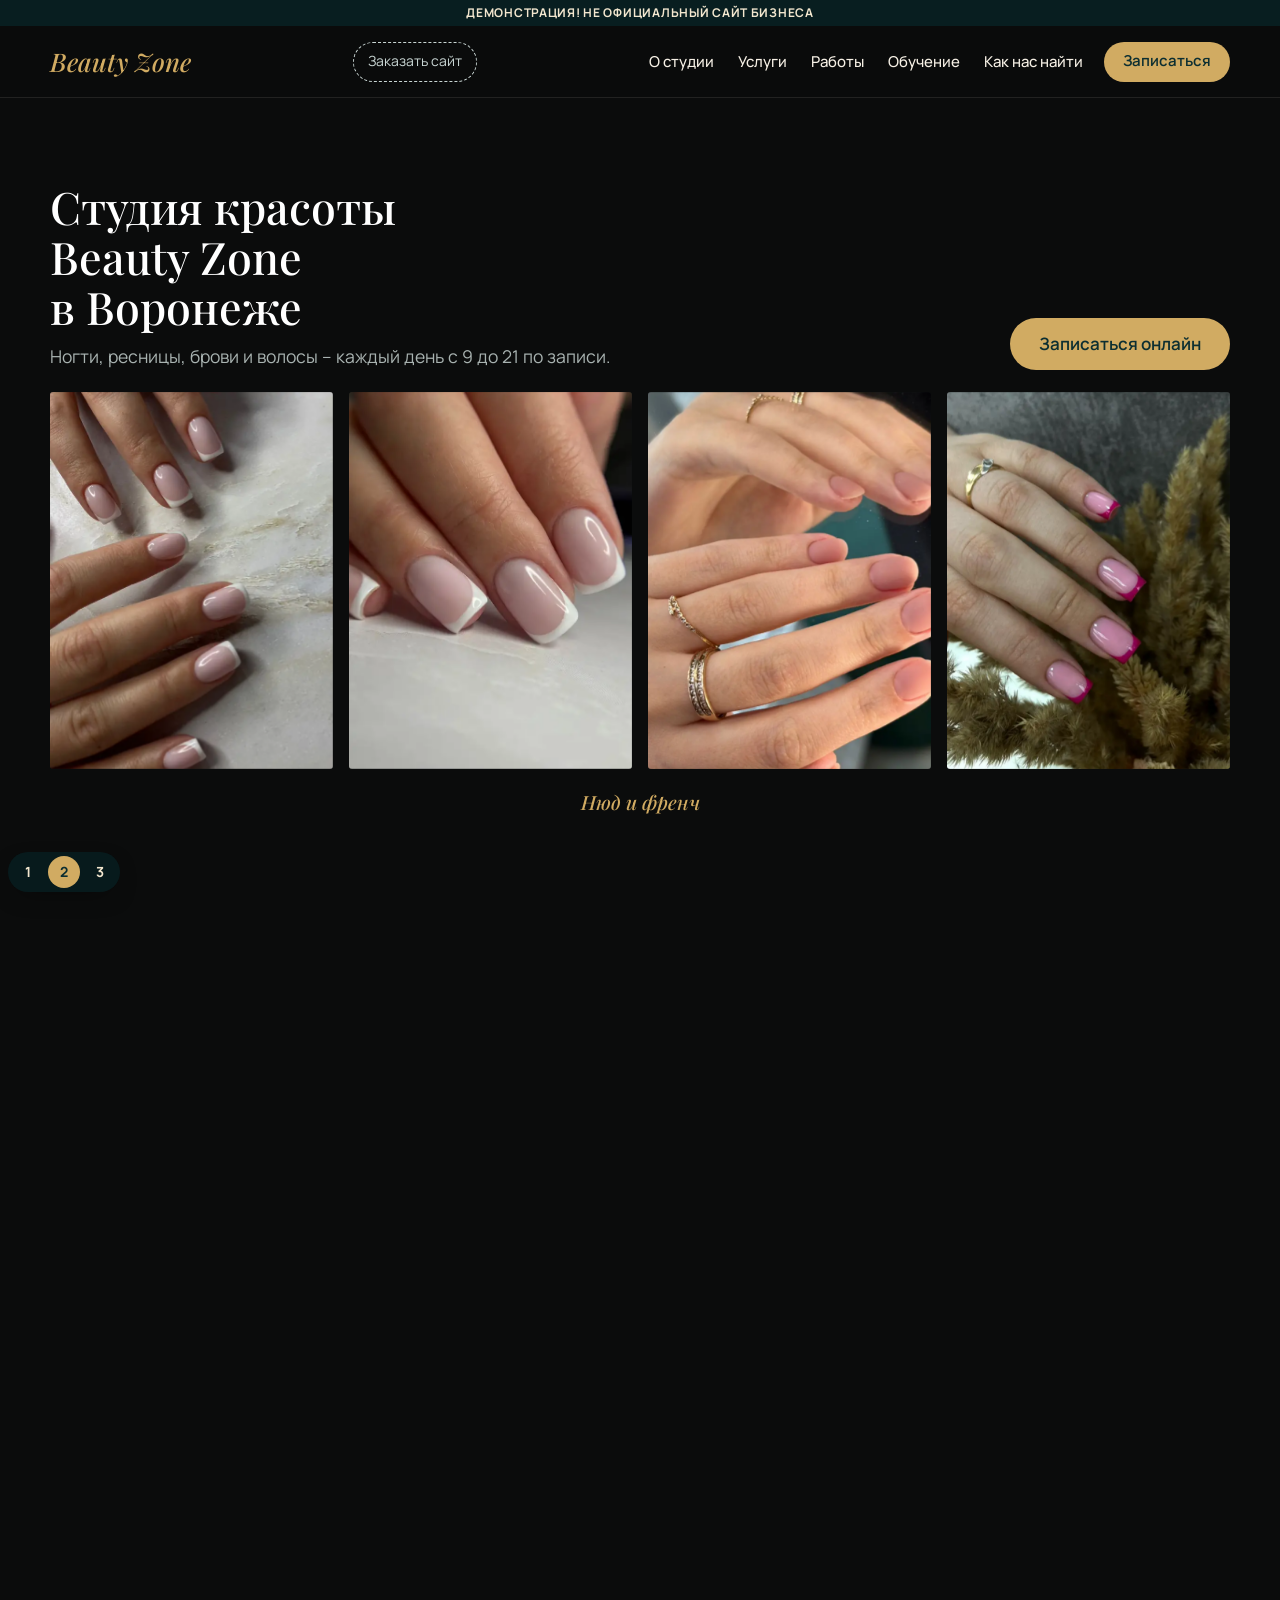
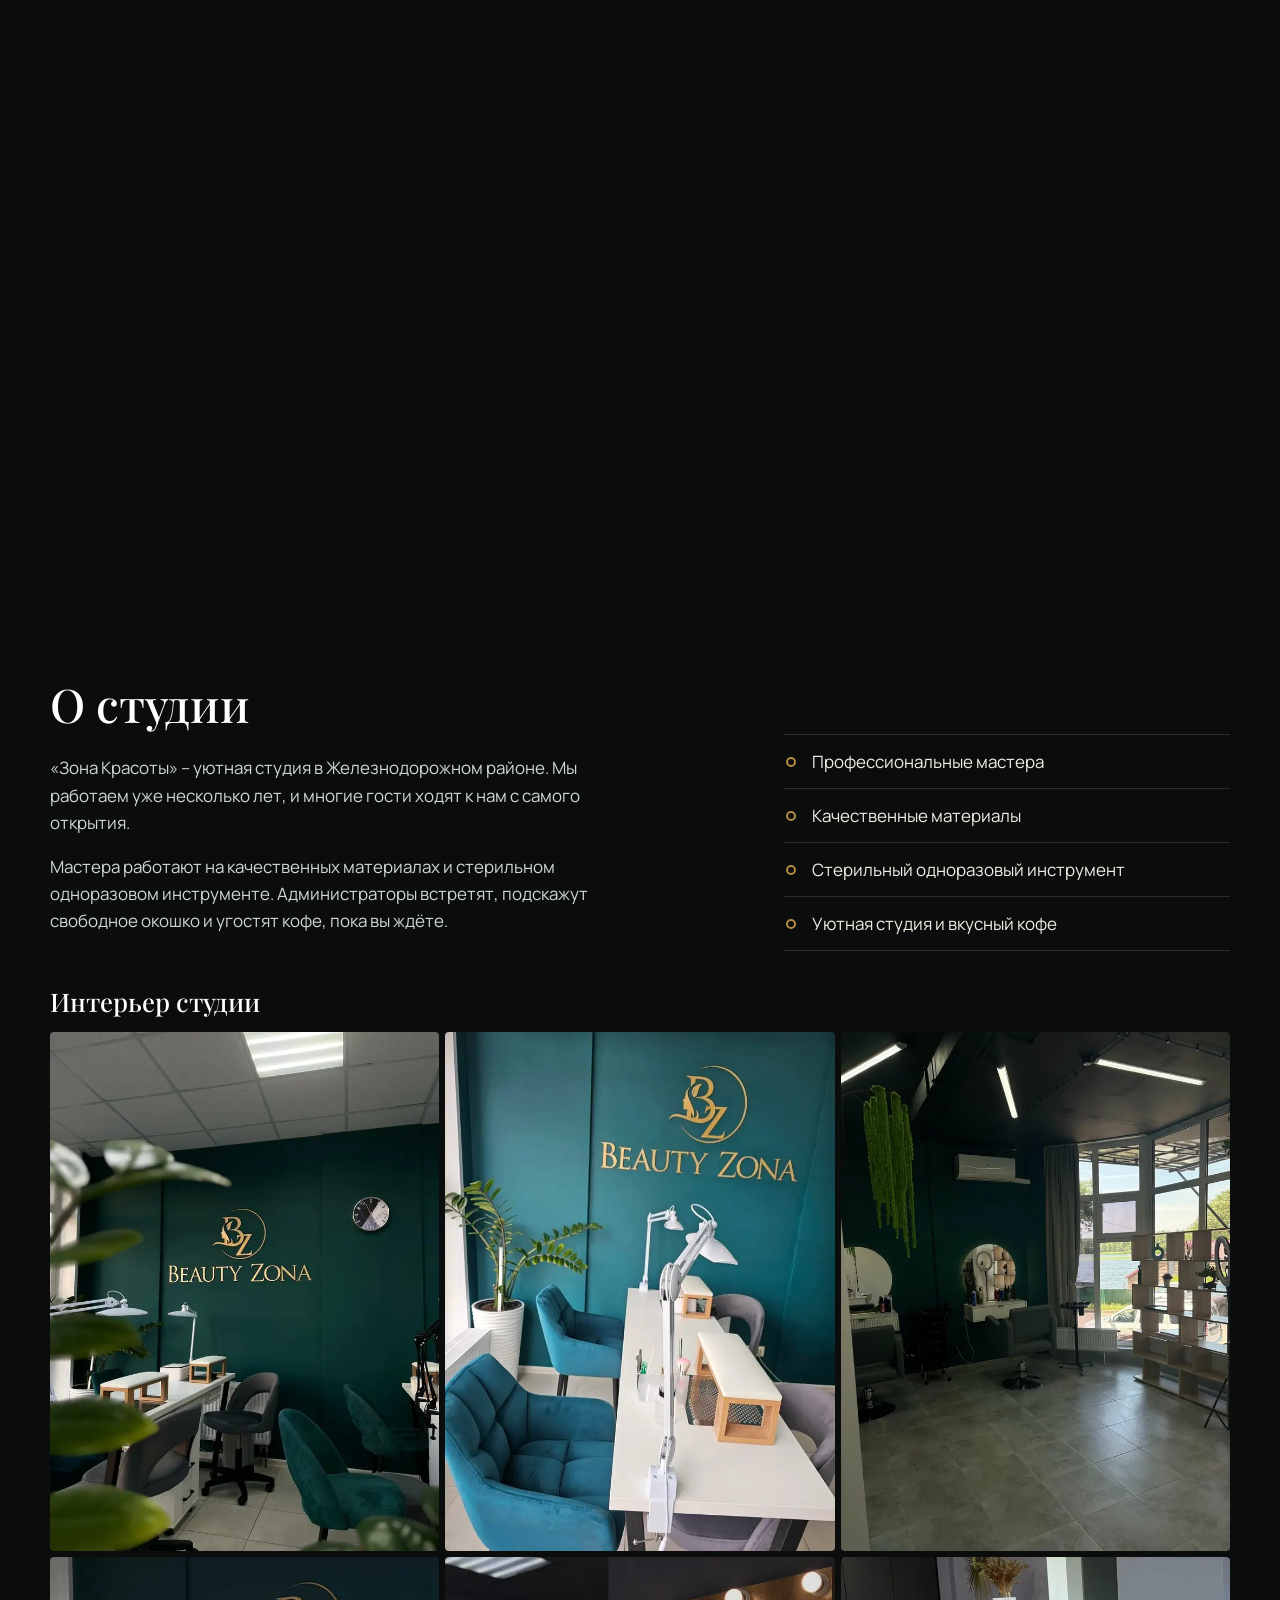
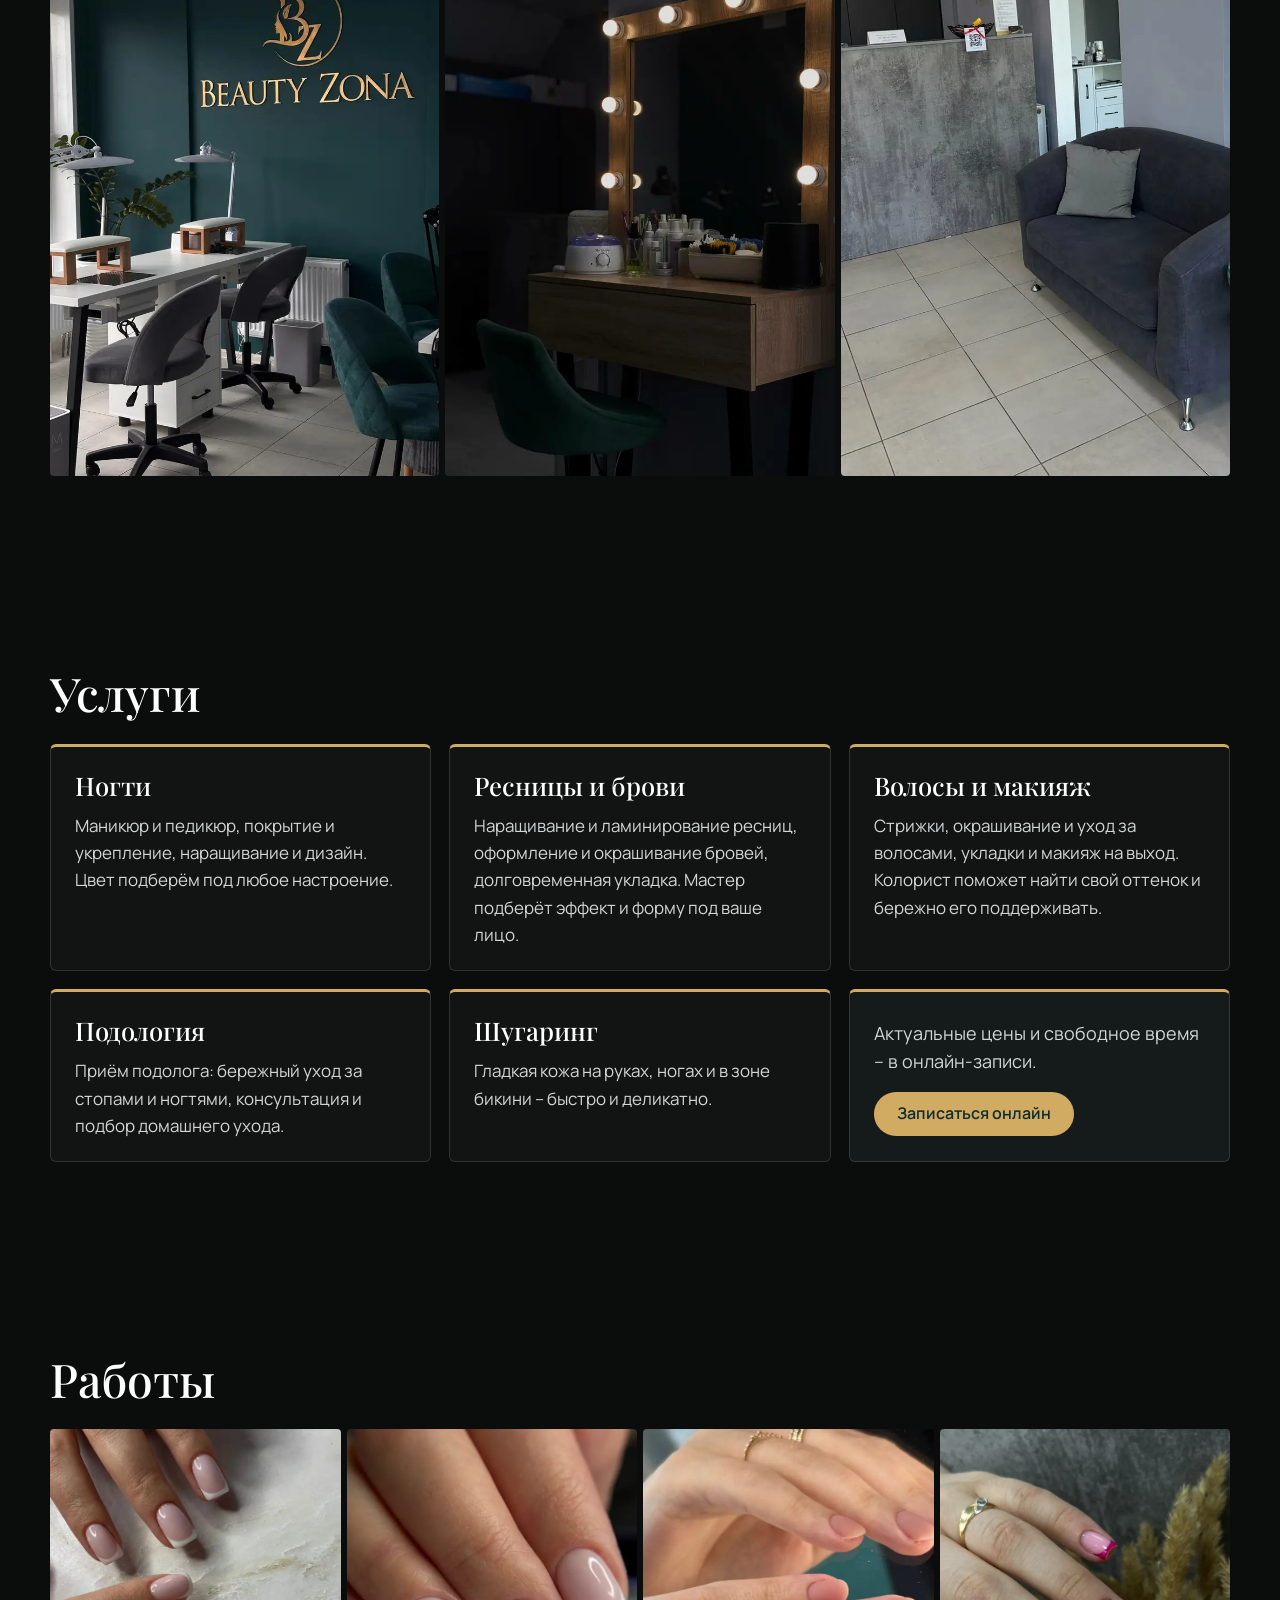
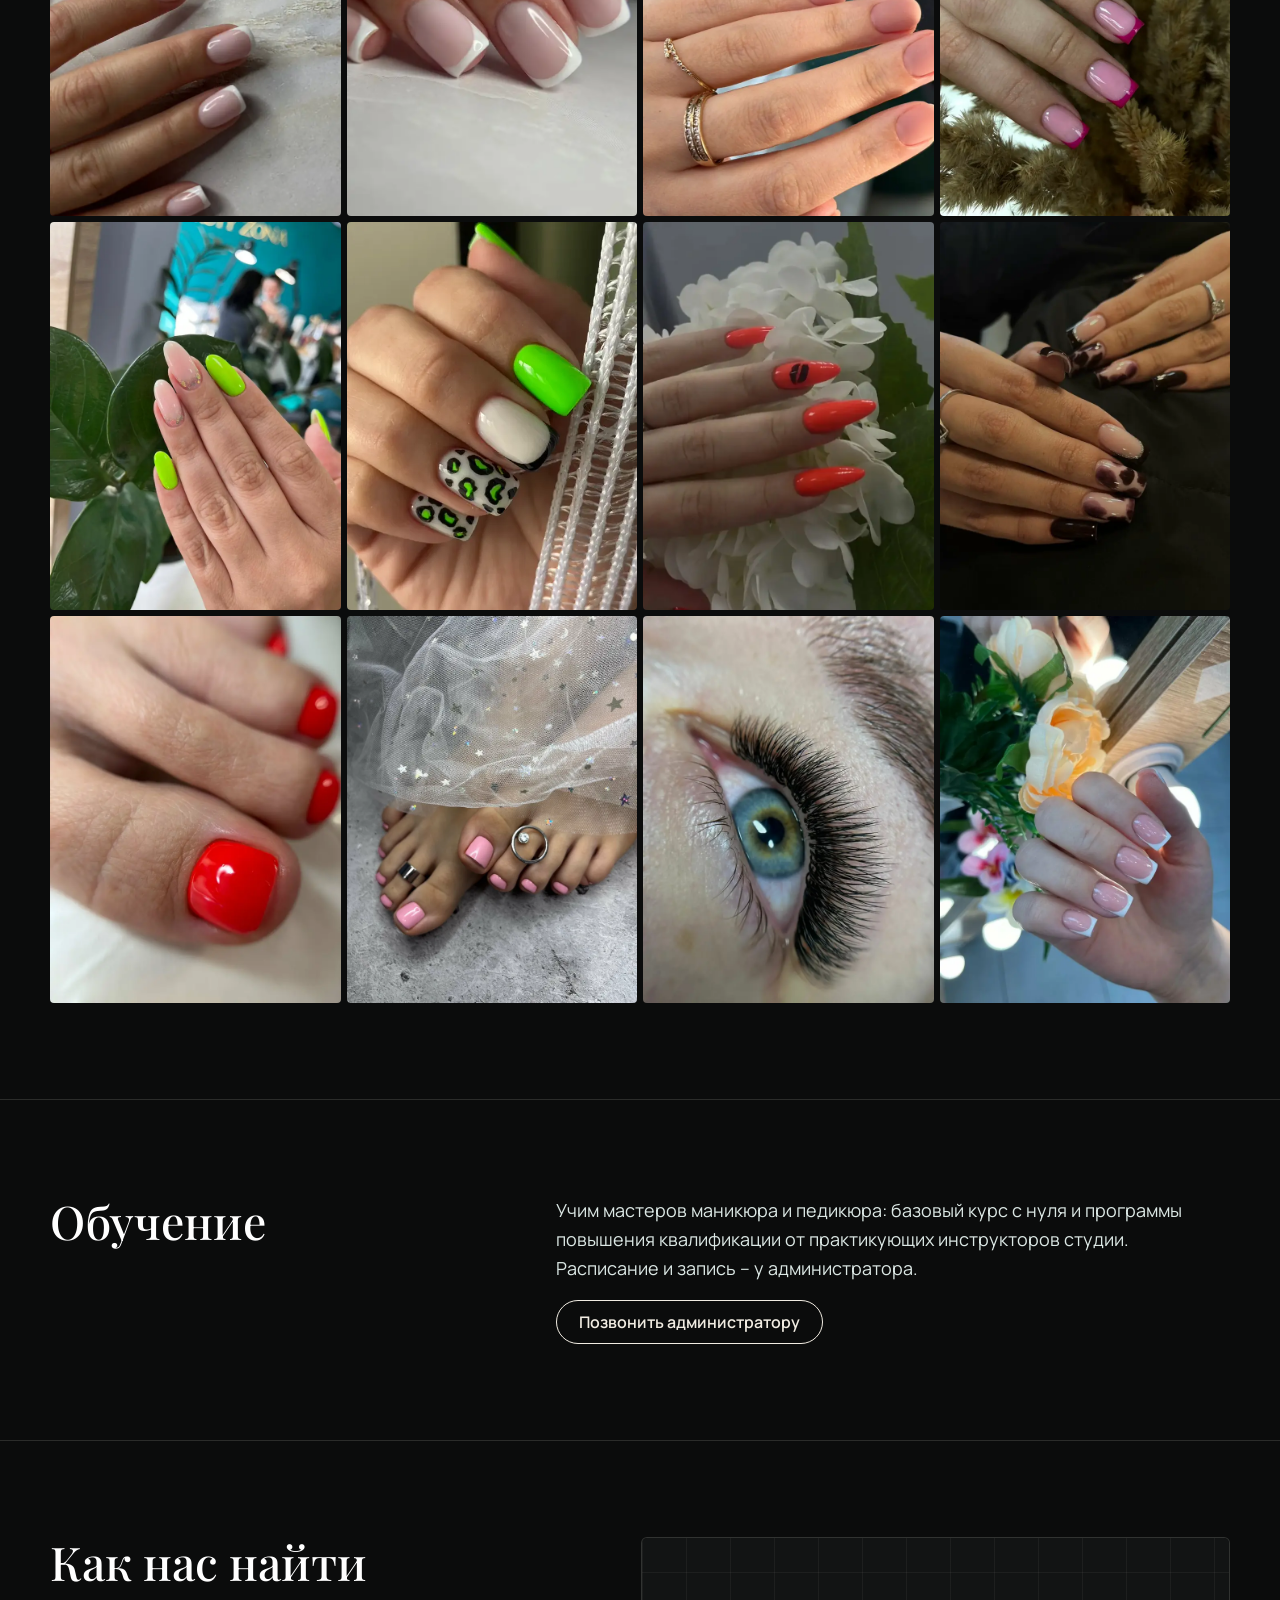
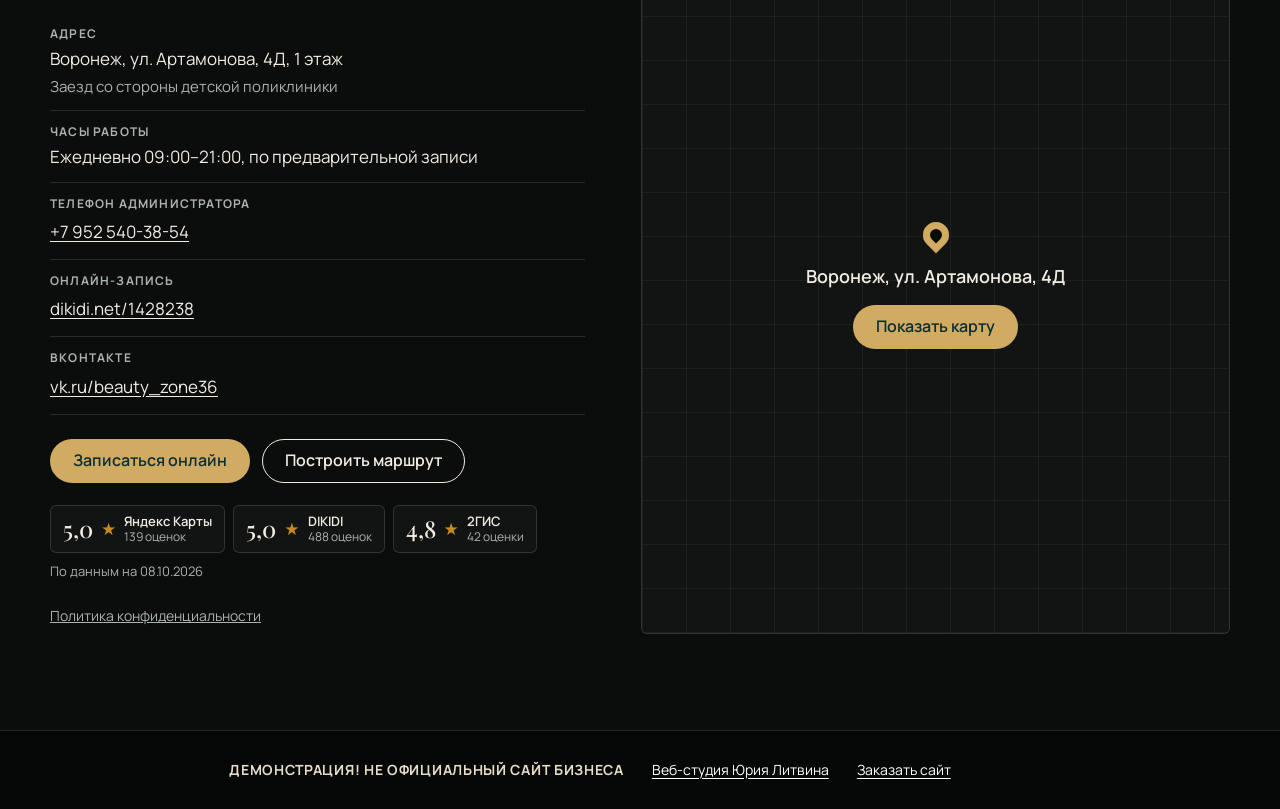
==== v2/index.html @ 01e60ae9 "Demo site" ====
<!DOCTYPE html>
<html lang="ru" class="v2">
<head>
<meta charset="utf-8">
<meta name="viewport" content="width=device-width, initial-scale=1.0">
<meta name="robots" content="noindex, nofollow">
<title>Beauty Zone · студия красоты в Воронеже</title>
<meta name="description"
  content="Beauty Zone · студия красоты в Воронеже на ул. Артамонова: ногти, ресницы, брови, волосы, макияж, подология и шугаринг. Ежедневно 09:00–21:00 по записи.">
<meta name="theme-color" content="#0f4a4f">

<link rel="icon" sizes="any" href="../logos/favicon.ico">
<link rel="icon" type="image/png" sizes="32x32" href="../logos/favicon-32x32.png">
<link rel="apple-touch-icon" sizes="180x180" href="../logos/apple-touch-icon.png">
<link rel="preload" href="../fonts/manrope-cyrillic.woff2" as="font" type="font/woff2" crossorigin>
<link rel="preload" href="../fonts/playfair-cyrillic-500-normal.woff2" as="font" type="font/woff2" crossorigin>
<link rel="stylesheet" href="../css/fonts.css">
<link rel="stylesheet" href="../css/styles.css">
<link rel="stylesheet" href="../css/v2.css">
</head>
<body>
<a class="skip" href="#main">К содержимому</a>
<div class="top" id="topbar">
  <p class="demo-strip">ДЕМОНСТРАЦИЯ! НЕ ОФИЦИАЛЬНЫЙ САЙТ БИЗНЕСА</p>
  <header class="header">
    <div class="header__in wrap">
      <a class="brand" href="#top">Beauty Zone</a>
      <a class="order-link" href="https://litviniuv.ru/webstudio/order/?c=k4tv">Заказать сайт</a>
      <nav class="nav" aria-label="Разделы сайта"><ul><li><a href="#about">О студии</a></li><li><a href="#services">Услуги</a></li><li><a href="#works">Работы</a></li><li><a href="#training">Обучение</a></li><li><a href="#contacts">Как нас найти</a></li></ul></nav>
      <a class="btn btn--accent header__book" href="https://dikidi.net/1428238">Записаться</a>
      <button class="burger" type="button" aria-expanded="false" aria-controls="menu" aria-label="Открыть меню"><span class="burger__bar" aria-hidden="true"></span></button>
    </div>
  </header>
</div>
<div class="menu" id="menu" hidden>
  <nav class="menu__nav" aria-label="Меню">
    <ul><li><a href="#about">О студии</a></li><li><a href="#services">Услуги</a></li><li><a href="#works">Работы</a></li><li><a href="#training">Обучение</a></li><li><a href="#contacts">Как нас найти</a></li><li><a href="https://litviniuv.ru/webstudio/order/?c=k4tv">Заказать сайт</a></li></ul>
  </nav>
  <div class="menu__contacts">
    <p>Воронеж, ул. Артамонова, 4Д, 1 этаж</p>
    <p><a href="tel:+79525403854">+7 952 540-38-54</a></p>
  </div>
</div>

<main id="main">

  <section class="hero5" id="top" aria-labelledby="hero-h">
    <div class="hero5__stage">
      <div class="wrap hero5__in">
        <div class="hero5__text">
          <h1 id="hero-h">Студия красоты <span class="nw">Beauty Zone</span> в&nbsp;Воронеже</h1>
          <p class="hero5__line">Ногти, ресницы, брови и волосы – каждый день с 9 до 21 по записи.</p>
          <a class="btn btn--accent btn--lg" href="https://dikidi.net/1428238">Записаться онлайн</a>
        </div>
        <ul class="drop" role="list"><li class="drop__frame" style="--i:0"><img class="drop__img is-on" data-set="0" src="../images/work-10.webp" alt="Нюдовый френч на коротких ногтях" width="720" height="960" fetchpriority="high"><img class="drop__img" data-set="1" src="../images/work-03.webp" alt="Лаймовые и нюдовые миндалевидные ногти с рисунком" width="720" height="960"><img class="drop__img" data-set="2" src="../images/work-07.webp" alt="Ярко-красный глянцевый педикюр" width="720" height="960"></li><li class="drop__frame" style="--i:1"><img class="drop__img is-on" data-set="0" src="../images/work-11.webp" alt="Квадратный френч крупным планом" width="720" height="960" fetchpriority="high"><img class="drop__img" data-set="1" src="../images/work-12.webp" alt="Неоново-зелёный маникюр с леопардовым акцентом" width="720" height="960"><img class="drop__img" data-set="2" src="../images/work-08.webp" alt="Розовый педикюр" width="720" height="960"></li><li class="drop__frame" style="--i:2"><img class="drop__img is-on" data-set="0" src="../images/work-13.webp" alt="Нежно-розовое покрытие гель-лаком" width="720" height="960" fetchpriority="high"><img class="drop__img" data-set="1" src="../images/work-15.webp" alt="Красно-оранжевые миндалевидные ногти с дизайном" width="720" height="960"><img class="drop__img" data-set="2" src="../images/work-09.webp" alt="Наращенные ресницы крупным планом" width="720" height="960"></li><li class="drop__frame" style="--i:3"><img class="drop__img is-on" data-set="0" src="../images/work-14.webp" alt="Розовый френч с ярким краем" width="720" height="960" fetchpriority="high"><img class="drop__img" data-set="1" src="../images/work-02.webp" alt="Коричневый маникюр с леопардовым дизайном" width="720" height="960"><img class="drop__img" data-set="2" src="../images/work-04.webp" alt="Нежный френч на фоне цветов" width="720" height="960"></li></ul>
        <p class="drop__caps" aria-live="polite"><span class="drop__cap is-on" data-set="0">Нюд и френч</span><span class="drop__cap" data-set="1">Яркие акценты</span><span class="drop__cap" data-set="2">Педикюр, ресницы и френч</span></p>
      </div>
    </div>
  </section>

  <section class="section about" id="about" aria-labelledby="about-h">
    <div class="wrap">
      <div class="about__grid">
        <div class="about__text" data-reveal>
          <h2 id="about-h">О студии</h2>
          <p>«Зона Красоты» – уютная студия в Железнодорожном районе. Мы работаем уже несколько лет, и многие гости ходят к нам с самого открытия.</p>
          <p>Мастера работают на качественных материалах и стерильном одноразовом инструменте. Администраторы встретят, подскажут свободное окошко и угостят кофе, пока вы ждёте.</p>
        </div>
        <ul class="perks" data-reveal>
          <li>Профессиональные мастера</li>
          <li>Качественные материалы</li>
          <li>Стерильный одноразовый инструмент</li>
          <li>Уютная студия и вкусный кофе</li>
        </ul>
      </div>
      <h3 class="sub-h" data-reveal>Интерьер студии</h3>
      <ul class="grid34 grid34--3" role="list">
        <li class="tile" data-reveal><img src="../images/interior-01.webp" alt="Маникюрный зал с бирюзовой стеной и золотым знаком студии" width="720" height="960" loading="lazy" decoding="async"></li>
        <li class="tile" data-reveal><img src="../images/interior-03.webp" alt="Маникюрный стол и бирюзовые бархатные кресла" width="720" height="960" loading="lazy" decoding="async"></li>
        <li class="tile" data-reveal><img src="../images/interior-09.webp" alt="Парикмахерская зона с круглыми зеркалами и большим окном" width="720" height="960" loading="lazy" decoding="async"></li>
        <li class="tile" data-reveal><img src="../images/interior-02.webp" alt="Ряд маникюрных мест у бирюзовой стены" width="720" height="960" loading="lazy" decoding="async"></li>
        <li class="tile" data-reveal><img src="../images/interior-06.webp" alt="Место для макияжа и бровей с зеркалом в лампах" width="720" height="960" loading="lazy" decoding="async"></li>
        <li class="tile" data-reveal><img src="../images/interior-10.webp" alt="Зона ресепшена с серым диваном" width="720" height="960" loading="lazy" decoding="async"></li>
      </ul>
    </div>
  </section>

  <section class="section services" id="services" aria-labelledby="services-h">
    <div class="wrap">
      <h2 id="services-h" data-reveal>Услуги</h2>
      <ul class="svc" role="list">
        <li class="svc__item" data-reveal><h3>Ногти</h3><p>Маникюр и педикюр, покрытие и укрепление, наращивание и дизайн. Цвет подберём под любое настроение.</p></li>
        <li class="svc__item" data-reveal><h3>Ресницы и брови</h3><p>Наращивание и ламинирование ресниц, оформление и окрашивание бровей, долговременная укладка. Мастер подберёт эффект и форму под ваше лицо.</p></li>
        <li class="svc__item" data-reveal><h3>Волосы и макияж</h3><p>Стрижки, окрашивание и уход за волосами, укладки и макияж на выход. Колорист поможет найти свой оттенок и бережно его поддерживать.</p></li>
        <li class="svc__item" data-reveal><h3>Подология</h3><p>Приём подолога: бережный уход за стопами и ногтями, консультация и подбор домашнего ухода.</p></li>
        <li class="svc__item" data-reveal><h3>Шугаринг</h3><p>Гладкая кожа на руках, ногах и в зоне бикини – быстро и деликатно.</p></li>
        <li class="svc__item svc__item--cta" data-reveal><p>Актуальные цены и свободное время – в онлайн-записи.</p><a class="btn btn--accent" href="https://dikidi.net/1428238">Записаться онлайн</a></li>
      </ul>
    </div>
  </section>

  <section class="section works" id="works" aria-labelledby="works-h">
    <div class="wrap">
      <h2 id="works-h" data-reveal>Работы</h2>
      <ul class="grid34 grid34--4" role="list">
        <li class="tile" data-reveal><img src="../images/work-10.webp" alt="Нюдовый френч на коротких ногтях" width="720" height="960" loading="lazy" decoding="async"></li>
        <li class="tile" data-reveal><img src="../images/work-11.webp" alt="Квадратный френч крупным планом" width="720" height="960" loading="lazy" decoding="async"></li>
        <li class="tile" data-reveal><img src="../images/work-13.webp" alt="Нежно-розовое покрытие гель-лаком" width="720" height="960" loading="lazy" decoding="async"></li>
        <li class="tile" data-reveal><img src="../images/work-14.webp" alt="Розовый френч с ярким краем" width="720" height="960" loading="lazy" decoding="async"></li>
        <li class="tile" data-reveal><img src="../images/work-03.webp" alt="Лаймовые и нюдовые миндалевидные ногти с рисунком" width="720" height="960" loading="lazy" decoding="async"></li>
        <li class="tile" data-reveal><img src="../images/work-12.webp" alt="Неоново-зелёный маникюр с леопардовым акцентом" width="720" height="960" loading="lazy" decoding="async"></li>
        <li class="tile" data-reveal><img src="../images/work-15.webp" alt="Красно-оранжевые миндалевидные ногти с дизайном" width="720" height="960" loading="lazy" decoding="async"></li>
        <li class="tile" data-reveal><img src="../images/work-02.webp" alt="Коричневый маникюр с леопардовым дизайном" width="720" height="960" loading="lazy" decoding="async"></li>
        <li class="tile" data-reveal><img src="../images/work-07.webp" alt="Ярко-красный глянцевый педикюр" width="720" height="960" loading="lazy" decoding="async"></li>
        <li class="tile" data-reveal><img src="../images/work-08.webp" alt="Розовый педикюр" width="720" height="960" loading="lazy" decoding="async"></li>
        <li class="tile" data-reveal><img src="../images/work-09.webp" alt="Наращенные ресницы крупным планом" width="720" height="960" loading="lazy" decoding="async"></li>
        <li class="tile" data-reveal><img src="../images/work-04.webp" alt="Нежный френч на фоне цветов" width="720" height="960" loading="lazy" decoding="async"></li>
      </ul>
    </div>
  </section>

  <section class="section training" id="training" aria-labelledby="training-h">
    <div class="wrap training__in" data-reveal>
      <h2 id="training-h">Обучение</h2>
      <div>
        <p>Учим мастеров маникюра и педикюра: базовый курс с нуля и программы повышения квалификации от практикующих инструкторов студии. Расписание и запись – у администратора.</p>
        <a class="btn btn--ghost" href="tel:+79525403854">Позвонить администратору</a>
      </div>
    </div>
  </section>

  <section class="section contacts" id="contacts" aria-labelledby="contacts-h">
    <div class="wrap contacts__grid">
      <div class="contacts__info" data-reveal>
        <h2 id="contacts-h">Как нас найти</h2>
        <dl class="facts">
          <div><dt>Адрес</dt><dd>Воронеж, ул. Артамонова, 4Д, 1 этаж<br><span class="facts__note">Заезд со стороны детской поликлиники</span></dd></div>
          <div><dt>Часы работы</dt><dd>Ежедневно 09:00–21:00, по предварительной записи</dd></div>
          <div><dt>Телефон администратора</dt><dd><a href="tel:+79525403854">+7 952 540-38-54</a></dd></div>
          <div><dt>Онлайн-запись</dt><dd><a href="https://dikidi.net/1428238">dikidi.net/1428238</a></dd></div>
          <div><dt>ВКонтакте</dt><dd><a href="https://vk.ru/beauty_zone36">vk.ru/beauty_zone36</a></dd></div>
        </dl>
        <div class="contacts__cta">
          <a class="btn btn--accent" href="https://dikidi.net/1428238">Записаться онлайн</a>
          <a class="btn btn--ghost" href="https://yandex.ru/maps/?rtext=~%D0%92%D0%BE%D1%80%D0%BE%D0%BD%D0%B5%D0%B6%2C%20%D1%83%D0%BB%D0%B8%D1%86%D0%B0%20%D0%90%D1%80%D1%82%D0%B0%D0%BC%D0%BE%D0%BD%D0%BE%D0%B2%D0%B0%2C%204%D0%94">Построить маршрут</a>
        </div>
        <ul class="rating" role="list" aria-label="Оценки на картах и в сервисе записи">
          <li><a href="https://yandex.ru/maps/org/beauty_zone/105990803223/"><span class="rating__score">5,0</span><span class="rating__star" aria-hidden="true">★</span><span class="rating__src">Яндекс Карты<br><small>139 оценок</small></span></a></li>
          <li><a href="https://dikidi.net/1428238"><span class="rating__score">5,0</span><span class="rating__star" aria-hidden="true">★</span><span class="rating__src">DIKIDI<br><small>488 оценок</small></span></a></li>
          <li><a href="https://2gis.ru/voronezh/firm/70000001062727688"><span class="rating__score">4,8</span><span class="rating__star" aria-hidden="true">★</span><span class="rating__src">2ГИС<br><small>42 оценки</small></span></a></li>
        </ul>
        <p class="rating__date">По данным на 08.10.2026</p>
        <p class="contacts__legal"><a href="../privacy/index.html">Политика конфиденциальности</a></p>
      </div>
      <div class="map" id="map" data-reveal data-map-src="https://yandex.ru/map-widget/v1/?text=%D0%92%D0%BE%D1%80%D0%BE%D0%BD%D0%B5%D0%B6%2C%20%D1%83%D0%BB%D0%B8%D1%86%D0%B0%20%D0%90%D1%80%D1%82%D0%B0%D0%BC%D0%BE%D0%BD%D0%BE%D0%B2%D0%B0%2C%204%D0%94&z=16" data-map-title="Карта: Воронеж, улица Артамонова, 4Д">
        <div class="map__ph">
          <span class="map__pin" aria-hidden="true"></span>
          <p class="map__addr">Воронеж, ул. Артамонова, 4Д</p>
          <button class="btn btn--accent map__btn" type="button" hidden>Показать карту</button>
        </div>
      </div>
    </div>
  </section>

</main>
<footer class="footer">
  <ul class="footer__row wrap" role="list">
    <li>ДЕМОНСТРАЦИЯ! НЕ ОФИЦИАЛЬНЫЙ САЙТ БИЗНЕСА</li>
    <li><a href="https://litviniuv.ru/webstudio/">Веб-студия Юрия Литвина</a></li>
    <li><a href="https://litviniuv.ru/webstudio/order/?c=k4tv">Заказать сайт</a></li>
  </ul>
</footer>
<nav class="variants" aria-label="Варианты дизайна"><ul role="list"><li><a href="../index.html" aria-label="Вариант 1">1</a></li><li><a href="../v2/index.html" aria-current="page" aria-label="Вариант 2">2</a></li><li><a href="../v3/index.html" aria-label="Вариант 3">3</a></li></ul></nav>
<script src="../js/main.js" defer></script>
<script src="../js/v2.js" defer></script>
</body>
</html>
---- css/fonts.css ----
/* Manrope (variable) + Playfair Display 500 / 500 italic · Cyrillic + Latin · self-hosted (SIL OFL, see fonts/OFL-*.txt) */
@font-face{font-family:"Manrope";font-style:normal;font-weight:300 800;font-display:swap;src:url("../fonts/manrope-cyrillic.woff2") format("woff2");unicode-range:U+0301,U+0400-045F,U+0490-0491,U+04B0-04B1,U+2116}
@font-face{font-family:"Manrope";font-style:normal;font-weight:300 800;font-display:swap;src:url("../fonts/manrope-latin.woff2") format("woff2");unicode-range:U+0000-00FF,U+0131,U+0152-0153,U+02BB-02BC,U+02C6,U+02DA,U+02DC,U+0304,U+0308,U+0329,U+2000-206F,U+20AC,U+2122,U+2191,U+2193,U+2212,U+2215,U+FEFF,U+FFFD}
@font-face{font-family:"Playfair Display";font-style:normal;font-weight:500;font-display:swap;src:url("../fonts/playfair-cyrillic-500-normal.woff2") format("woff2");unicode-range:U+0301,U+0400-045F,U+0490-0491,U+04B0-04B1,U+2116}
@font-face{font-family:"Playfair Display";font-style:normal;font-weight:500;font-display:swap;src:url("../fonts/playfair-latin-500-normal.woff2") format("woff2");unicode-range:U+0000-00FF,U+0131,U+0152-0153,U+02BB-02BC,U+02C6,U+02DA,U+02DC,U+0304,U+0308,U+0329,U+2000-206F,U+20AC,U+2122,U+2191,U+2193,U+2212,U+2215,U+FEFF,U+FFFD}
@font-face{font-family:"Playfair Display";font-style:italic;font-weight:500;font-display:swap;src:url("../fonts/playfair-cyrillic-500-italic.woff2") format("woff2");unicode-range:U+0301,U+0400-045F,U+0490-0491,U+04B0-04B1,U+2116}
@font-face{font-family:"Playfair Display";font-style:italic;font-weight:500;font-display:swap;src:url("../fonts/playfair-latin-500-italic.woff2") format("woff2");unicode-range:U+0000-00FF,U+0131,U+0152-0153,U+02BB-02BC,U+02C6,U+02DA,U+02DC,U+0304,U+0308,U+0329,U+2000-206F,U+20AC,U+2122,U+2191,U+2193,U+2212,U+2215,U+FEFF,U+FFFD}
---- css/styles.css ----
/* Beauty Zone · demo · base + variant 1 (teal hall & gold sign) */
:root{
  --demo-h:26px; --header-h:60px;
  --bg:#f7f3ec; --surface:#ebf1ef; --surface-2:#dfe8e5; --line:#d5dfdb;
  --ink:#132a2d; --muted:#4f6366; --teal:#0f4a4f; --teal-d:#0a3236; --teal-l:#2f7f86;
  --gold:#d1ab62; --gold-d:#b48d42; --cream:#f7f1e6;
  --accent:var(--gold); --accent-hover:#e1bf7d; --on-accent:#0c2e31; --focus:#2f7f86;
  --radius:6px; --wrap:1180px; --gap:6px;
  --f-body:"Manrope",system-ui,-apple-system,"Segoe UI",Roboto,Arial,sans-serif;
  --f-display:"Playfair Display",Georgia,"Times New Roman",serif;
}
@media (min-width:1100px){:root{--header-h:72px}}
*,*::before,*::after{box-sizing:border-box}
html{scroll-behavior:smooth;scroll-padding-top:calc(var(--demo-h) + var(--header-h) + 12px);-webkit-text-size-adjust:100%;text-size-adjust:100%}
@media (prefers-reduced-motion:reduce){html{scroll-behavior:auto}}
body{margin:0;background:var(--bg);color:var(--ink);font:400 17px/1.6 var(--f-body);overflow-x:hidden;overflow-x:clip}
img{display:block;max-width:100%;height:auto}
a{color:inherit}
h1,h2,h3{font-family:var(--f-display);font-weight:500;line-height:1.12;margin:0 0 .5em;overflow-wrap:break-word}
h1{font-size:clamp(2.1rem,1.5rem + 3vw,3.9rem)}
h2{font-size:clamp(1.9rem,1.5rem + 1.8vw,2.9rem)}
h3{font-size:clamp(1.3rem,1.15rem + .6vw,1.6rem)}
p{margin:0 0 1em}
ul[role=list]{list-style:none;margin:0;padding:0}
.wrap{width:min(100% - 32px,var(--wrap));margin-inline:auto}
@media (min-width:768px){.wrap{width:min(100% - 64px,var(--wrap))}}
.nw{white-space:nowrap}
:focus-visible{outline:3px solid var(--focus);outline-offset:3px;border-radius:3px}
.skip{position:absolute;left:8px;top:-100px;z-index:100;background:#fff;color:var(--ink);padding:10px 14px;border-radius:var(--radius)}
.skip:focus{top:8px}

/* top */
.top{position:sticky;top:0;z-index:50}
.demo-strip{margin:0;height:var(--demo-h);display:flex;align-items:center;justify-content:center;padding:0 8px;background:#081e20;color:#f3e7cf;font:700 clamp(9.5px,2.8vw,12px)/1 var(--f-body);letter-spacing:.06em;text-transform:uppercase;white-space:nowrap;overflow:hidden;text-overflow:ellipsis}
.header{height:var(--header-h);background:rgba(10,50,54,.94);-webkit-backdrop-filter:blur(10px);backdrop-filter:blur(10px);color:var(--cream);border-bottom:1px solid rgba(209,171,98,.25)}
.header__in{height:100%;display:flex;align-items:center;gap:10px}
.brand{flex:0 0 auto;margin-right:auto;font:italic 500 clamp(1.25rem,1.1rem + .8vw,1.6rem)/1 var(--f-display);color:var(--gold);text-decoration:none;white-space:nowrap;padding:8px 0}
.order-link,.nav{display:none}
@media (min-width:1100px){
  .brand{margin-right:0}
  .order-link{display:inline-flex;align-items:center;min-height:40px;margin-inline:auto;padding:0 14px;font-size:14px;color:#c9d6d4;text-decoration:none;border:1px dashed currentColor;border-radius:999px}
  .order-link:hover{color:#fff}
  .nav{display:block}
  .nav ul{display:flex;gap:2px;list-style:none;margin:0;padding:0}
  .nav a{display:inline-flex;align-items:center;min-height:44px;padding:0 11px;text-decoration:none;font-size:15px;font-weight:500}
  .nav a:hover{color:var(--gold)}
}
.btn{display:inline-flex;align-items:center;justify-content:center;gap:8px;min-height:44px;padding:0 22px;border-radius:999px;font:600 16px/1.1 var(--f-body);text-decoration:none;text-align:center;border:1.5px solid transparent;transition:background-color .2s,color .2s,border-color .2s}
.btn--accent{background:var(--accent);color:var(--on-accent)}
.btn--accent:hover{background:var(--accent-hover)}
.btn--ghost{border-color:currentColor;color:var(--teal)}
.btn--ghost:hover{background:var(--teal);border-color:var(--teal);color:#fff}
.btn--lg{min-height:52px;padding:0 28px;font-size:17px}
.header__book{flex:0 0 auto;padding:0 18px;font-size:15px;min-height:40px}
@media (max-width:399px){.header__in{gap:6px}.header__book{padding:0 13px;font-size:14px}}
.burger{flex:0 0 auto;width:44px;height:44px;display:grid;place-items:center;border:0;background:transparent;color:inherit;border-radius:var(--radius);cursor:pointer;padding:0}
.burger__bar,.burger__bar::before,.burger__bar::after{display:block;width:22px;height:2px;background:currentColor;border-radius:2px;position:relative;transition:transform .25s,background-color .25s}
.burger__bar::before,.burger__bar::after{content:"";position:absolute;left:0}
.burger__bar::before{top:-7px}.burger__bar::after{top:7px}
.burger[aria-expanded=true] .burger__bar{background:transparent}
.burger[aria-expanded=true] .burger__bar::before{transform:translateY(7px) rotate(45deg)}
.burger[aria-expanded=true] .burger__bar::after{transform:translateY(-7px) rotate(-45deg)}
@media (min-width:1100px){.burger{display:none}}
.menu{position:fixed;left:0;right:0;top:calc(var(--demo-h) + var(--header-h));bottom:0;z-index:49;background:var(--teal-d);color:var(--cream);overflow-y:auto;overscroll-behavior:contain;display:flex;flex-direction:column;justify-content:space-between;padding:12px 16px calc(24px + env(safe-area-inset-bottom))}
.menu[hidden]{display:none}
.menu__nav ul{list-style:none;margin:0;padding:0}
.menu__nav a{display:flex;align-items:center;min-height:54px;font:500 1.45rem/1.1 var(--f-display);text-decoration:none;border-bottom:1px solid rgba(247,241,230,.14)}
.menu__nav li:last-child a{font:600 16px/1.2 var(--f-body);color:#b8c9c6;border-bottom:0}
.menu__contacts{padding-top:20px;color:#b8c9c6;font-size:16px}
.menu__contacts p{margin:0 0 4px}
.menu__contacts a{display:inline-flex;align-items:center;min-height:44px;color:#fff;font-weight:600}
@media (min-width:1100px){.menu:not([hidden]){display:none}}
html.is-locked,html.is-locked body{overflow:hidden}
html.is-locked .top{position:fixed;left:0;right:0;top:0}

/* hero v1: mobile = layered teal wash + framed photo; desktop = landscape hall behind a teal veil */
.hero{position:relative;isolation:isolate;overflow:hidden;color:var(--cream);padding:40px 0 48px;
  background:
    radial-gradient(90% 60% at 100% 0%,rgba(209,171,98,.22),rgba(209,171,98,0) 60%),
    radial-gradient(80% 60% at 0% 100%,rgba(47,127,134,.55),rgba(47,127,134,0) 65%),
    linear-gradient(160deg,#0f4a4f 0%,#0a3236 70%,#082629 100%)}
.hero::before{content:"";position:absolute;right:-60px;top:-60px;width:260px;height:260px;border:1.5px solid rgba(209,171,98,.35);border-radius:50%;z-index:-1}
.hero__bg{display:none}
.hero__in{display:grid;gap:30px}
.eyebrow{display:inline-block;margin-bottom:16px;color:var(--gold);font-size:13px;font-weight:700;letter-spacing:.14em;text-transform:uppercase}
.hero h1{max-width:15ch;color:#fff}
.lead{font-size:clamp(1.05rem,1rem + .3vw,1.2rem);max-width:36rem;color:#dbe7e4}
.cta{display:flex;flex-wrap:wrap;gap:12px;margin:24px 0 20px}
.hero .btn--ghost{color:var(--cream)}
.hero .btn--ghost:hover{background:var(--cream);border-color:var(--cream);color:var(--teal-d)}
.hero__facts{display:flex;flex-wrap:wrap;gap:4px 22px;color:#b8cfcb;font-size:15px}
.hero__photo{margin:0;position:relative}
.hero__photo img{width:100%;aspect-ratio:4/3;object-fit:cover;border-radius:var(--radius);box-shadow:0 24px 50px -24px rgba(0,0,0,.6);outline:1px solid rgba(209,171,98,.4);outline-offset:6px}
@media (max-width:479px){.cta .btn{flex:1 1 100%}}
@media (min-width:960px){
  .hero{min-height:calc(100svh - var(--demo-h) - var(--header-h));display:flex;align-items:center;padding:80px 0;background:#0a3236}
  .hero::before{display:none}
  .hero__bg{display:block;position:absolute;inset:0;z-index:-2}
  .hero__bg img{width:100%;height:100%;object-fit:cover;object-position:60% 50%}
  .hero::after{content:"";position:absolute;inset:0;z-index:-1;background:linear-gradient(90deg,rgba(8,38,41,.94) 0%,rgba(10,50,54,.86) 38%,rgba(10,50,54,.35) 68%,rgba(10,50,54,.1) 100%)}
  .hero__photo{display:none}
  .hero__text{max-width:600px}
}

/* sections */
.section{padding:64px 0}
@media (min-width:860px){.section{padding:96px 0}}
.services,.contacts{background:var(--surface)}
h2{color:var(--teal-d)}
.about__grid{display:grid;gap:24px;margin-bottom:36px}
@media (min-width:860px){.about__grid{grid-template-columns:1.2fr .8fr;gap:64px;align-items:end}}
.about__text p{max-width:38rem;color:#2e4144}
.perks{list-style:none;margin:0;padding:0;border-top:1px solid var(--line)}
.perks li{position:relative;padding:13px 0 13px 28px;border-bottom:1px solid var(--line)}
.perks li::before{content:"";position:absolute;left:2px;top:22px;width:10px;height:10px;border:2px solid var(--gold-d);border-radius:50%}
.sub-h{font-size:clamp(1.3rem,1.15rem + .6vw,1.6rem);margin-bottom:16px;color:var(--teal-d)}
.grid34{display:grid;grid-template-columns:repeat(2,minmax(0,1fr));gap:var(--gap)}
@media (min-width:640px){.grid34--3,.grid34--4{grid-template-columns:repeat(3,minmax(0,1fr))}}
@media (min-width:1000px){.grid34--4{grid-template-columns:repeat(4,minmax(0,1fr))}}
.tile{margin:0;overflow:hidden;border-radius:4px;background:var(--surface-2);aspect-ratio:3/4}
.tile img{width:100%;height:100%;object-fit:cover;transition:transform .6s cubic-bezier(.2,.7,.2,1)}
@media (hover:hover){.tile:hover img{transform:scale(1.04)}}
.svc{display:grid;gap:14px}
@media (min-width:700px){.svc{grid-template-columns:repeat(2,minmax(0,1fr))}}
@media (min-width:1000px){.svc{grid-template-columns:repeat(3,minmax(0,1fr));gap:18px}}
.svc__item{background:var(--bg);border:1px solid var(--line);border-top:3px solid var(--gold);border-radius:var(--radius);padding:24px 24px 22px}
.svc__item h3{color:var(--teal-d)}
.svc__item p{margin:0;color:#2e4144}
.svc__item--cta{display:flex;flex-direction:column;justify-content:center;align-items:flex-start;gap:16px;background:var(--teal);border-color:var(--teal);border-top-color:var(--gold);color:var(--cream)}
.svc__item--cta p{color:#dbe7e4;font-size:18px}
.training{background:linear-gradient(135deg,#0f4a4f,#0a3236);color:var(--cream)}
.training h2{color:var(--gold)}
.training__in{display:grid;gap:12px}
@media (min-width:860px){.training__in{grid-template-columns:.8fr 1.2fr;gap:56px;align-items:start}}
.training p{color:#dbe7e4;font-size:18px;max-width:40rem}
.training .btn--ghost{color:var(--cream)}
.training .btn--ghost:hover{background:var(--cream);border-color:var(--cream);color:var(--teal-d)}
.contacts__grid{display:grid;gap:32px}
@media (min-width:860px){.contacts__grid{grid-template-columns:minmax(0,1fr) minmax(0,1.1fr);gap:56px;align-items:stretch}}
.facts{margin:0 0 24px}
.facts div{display:grid;gap:2px;padding:11px 0;border-bottom:1px solid var(--line)}
.facts dt{font-size:12px;font-weight:700;letter-spacing:.1em;text-transform:uppercase;color:var(--muted)}
.facts dd{margin:0;font-size:17px}
.facts__note{color:var(--muted);font-size:15px}
.facts a{display:inline-block;padding:3px 0;text-underline-offset:3px}
.contacts__cta{display:flex;flex-wrap:wrap;gap:12px;margin-bottom:22px}
@media (max-width:479px){.contacts__cta .btn{flex:1 1 100%}}
.rating{display:flex;flex-wrap:wrap;gap:8px}
.rating a{display:flex;align-items:center;gap:8px;padding:8px 12px;min-height:44px;border:1px solid var(--line);border-radius:var(--radius);background:var(--bg);text-decoration:none;line-height:1.15}
.rating__score{font:500 1.45rem/1 var(--f-display)}
.rating__star{color:#c58b1d}
.rating__src{font-size:13px;font-weight:600}
.rating small{color:var(--muted);font-size:12px;font-weight:400}
.rating__date{margin:8px 0 0;font-size:13px;color:var(--muted)}
.contacts__legal{margin:18px 0 0;font-size:14px;color:var(--muted)}
.contacts__legal a{display:inline-block;padding:6px 0}
.map{position:relative;aspect-ratio:1/1;border-radius:var(--radius);overflow:hidden;border:1px solid var(--line);background:var(--surface-2)}
@media (min-width:860px){.map{aspect-ratio:auto;min-height:420px;height:100%}}
.map iframe{position:absolute;inset:0;width:100%;height:100%;border:0}
.map__ph{position:absolute;inset:0;display:flex;flex-direction:column;align-items:center;justify-content:center;gap:14px;padding:24px;text-align:center;
  background:repeating-linear-gradient(0deg,rgba(15,74,79,.07) 0 1px,transparent 1px 44px),repeating-linear-gradient(90deg,rgba(15,74,79,.07) 0 1px,transparent 1px 44px),radial-gradient(60% 50% at 50% 45%,rgba(255,255,255,.8),rgba(255,255,255,0) 70%),var(--surface-2)}
.map__pin{width:26px;height:26px;border-radius:50% 50% 50% 0;transform:rotate(-45deg);background:var(--teal);box-shadow:inset 0 0 0 7px var(--teal),inset 0 0 0 13px var(--gold)}
.map__addr{margin:0;font-size:18px;font-weight:600}
.footer{background:#081e20;color:#e6dcc8;padding:22px 0}
.footer__row{display:flex;flex-wrap:wrap;justify-content:center;align-items:center;gap:6px 28px;font-size:14px;text-align:center}
.footer__row li:first-child{font-weight:700;letter-spacing:.05em}
.footer a{display:inline-block;padding:6px 0;color:#fff;text-underline-offset:3px}
@media (max-width:767px){.footer{padding-bottom:64px}}
.variants{position:fixed;left:8px;bottom:calc(8px + env(safe-area-inset-bottom));z-index:40;transition:opacity .2s,transform .2s}
.variants ul{display:flex;gap:4px;padding:4px;border-radius:999px;background:rgba(8,30,32,.85);-webkit-backdrop-filter:blur(8px);backdrop-filter:blur(8px);box-shadow:0 8px 24px -10px rgba(0,0,0,.5)}
.variants a{display:grid;place-items:center;width:32px;height:32px;border-radius:50%;color:#f3e7cf;text-decoration:none;font-size:14px;font-weight:700}
.variants a[aria-current=page]{background:var(--gold);color:#0c2e31}
.variants.is-away{opacity:0;pointer-events:none}
.variants.is-away a{visibility:hidden}
/* reveal (JS only, never starts clipped) */
.js [data-reveal]{opacity:0;transform:translateY(18px);transition:opacity .7s ease,transform .7s cubic-bezier(.2,.7,.2,1)}
.js [data-reveal].is-in{opacity:1;transform:none}
@media (prefers-reduced-motion:reduce){.js [data-reveal]{opacity:1;transform:none;transition:none}}
.simple__main{min-height:60vh;padding:64px 0}
---- css/v2.css ----
/* Variant 2 · «Несколько работ падают в кадр» (prompt 5): black field, four 3:4 works, three sets */
.v2{--bg:#0b0c0c;--surface:#121414;--surface-2:#1a1d1d;--line:rgba(241,236,226,.14);--ink:#f1ece2;--muted:#a9b3b1;--focus:#d1ab62}
.v2 body{background:var(--bg);color:var(--ink)}
.v2 .header{background:rgba(11,12,12,.92);border-bottom-color:rgba(241,236,226,.1)}
.v2 .menu{background:#0b0c0c}
.v2 h2,.v2 .sub-h,.v2 .svc__item h3{color:#fff}
.v2 .about__text p,.v2 .svc__item p{color:#cfd6d4}
.v2 .perks{border-top-color:var(--line)}
.v2 .perks li{border-bottom-color:var(--line)}
.v2 .services,.v2 .contacts{background:var(--bg)}
.v2 .svc__item{background:var(--surface);border-color:var(--line);border-top-color:var(--gold)}
.v2 .svc__item--cta{background:#151a1a}
.v2 .training{background:var(--bg);border-block:1px solid var(--line)}
.v2 .btn--ghost{color:var(--ink)}
.v2 .btn--ghost:hover{background:var(--ink);border-color:var(--ink);color:#0b0c0c}
.v2 .facts div{border-bottom-color:var(--line)}
.v2 .rating a{background:var(--surface);border-color:var(--line)}
.v2 .map{border-color:var(--line);background:var(--surface)}
.v2 .map__ph{background:repeating-linear-gradient(0deg,rgba(241,236,226,.05) 0 1px,transparent 1px 44px),repeating-linear-gradient(90deg,rgba(241,236,226,.05) 0 1px,transparent 1px 44px),var(--surface)}
.v2 .map__pin{background:var(--gold);box-shadow:inset 0 0 0 7px var(--gold),inset 0 0 0 13px #0b0c0c}
.v2 .tile{background:var(--surface)}
.v2 .footer{background:#050606;border-top:1px solid var(--line)}

/* hero: sticky black frame, four works per set */
.hero5{position:relative;background:var(--bg)}
.hero5__stage{min-height:calc(100svh - var(--demo-h) - var(--header-h));display:flex;align-items:center;padding:20px 0}
.js .hero5{height:calc((100svh - var(--demo-h) - var(--header-h)) * 2.6)}
.js .hero5__stage{position:sticky;top:calc(var(--demo-h) + var(--header-h));height:calc(100svh - var(--demo-h) - var(--header-h));min-height:0;overflow:hidden}
.hero5__in{display:flex;flex-direction:column;gap:clamp(14px,2.4vh,26px)}
.hero5__text{display:grid;gap:10px;justify-items:start}
.hero5 h1{margin:0;color:#fff;font-size:clamp(1.6rem,1.2rem + 2vw,3rem);max-width:18ch}
.hero5__line{margin:0;color:var(--muted);font-size:clamp(.95rem,.9rem + .3vw,1.1rem)}
.drop{--fw:min(calc((100vw - 42px) / 2),calc((100svh - var(--demo-h) - var(--header-h) - 350px) / 2 * .75));display:grid;grid-template-columns:repeat(2,var(--fw));gap:10px;justify-content:center;list-style:none;margin:0;padding:0}
.drop__frame{position:relative;width:var(--fw);aspect-ratio:3/4;overflow:hidden;border-radius:3px;background:#151717}
.drop__img{position:absolute;inset:0;width:100%;height:100%;object-fit:cover;opacity:0;visibility:hidden;transition:opacity .35s ease,visibility 0s linear .35s}
.drop__img.is-on{opacity:1;visibility:visible;transition:opacity .2s ease}
.drop__img.is-dropping{animation:drop-in .8s cubic-bezier(.2,.9,.25,1.05) both;animation-delay:calc(var(--i) * 110ms)}
@keyframes drop-in{from{transform:translateY(-105%);opacity:.3}to{transform:none;opacity:1}}
.drop__caps{margin:0;text-align:center;font:italic 500 clamp(1rem,.9rem + .4vw,1.3rem)/1.2 var(--f-display);color:var(--gold);min-height:1.3em}
.drop__cap{display:none}
.drop__cap.is-on{display:inline}
@media (min-width:860px){
  .hero5__text{grid-template-columns:1fr auto;align-items:end;justify-items:stretch;column-gap:40px}
  .hero5__text .btn{grid-column:2;grid-row:1 / span 2;align-self:end}
  .drop{--fw:min(calc((min(100vw - 64px, 1180px) - 48px) / 4),calc((100svh - var(--demo-h) - var(--header-h) - 230px) * .75));grid-template-columns:repeat(4,var(--fw));gap:16px}
}
/* section photos drop from above too (no clipping, opacity + transform only) */
.js.v2 .tile[data-reveal]{transform:translateY(-40px)}
.js.v2 .tile[data-reveal].is-in{transform:none}
@media (prefers-reduced-motion:reduce){.drop__img.is-dropping{animation:none}.js.v2 .tile[data-reveal]{transform:none}}
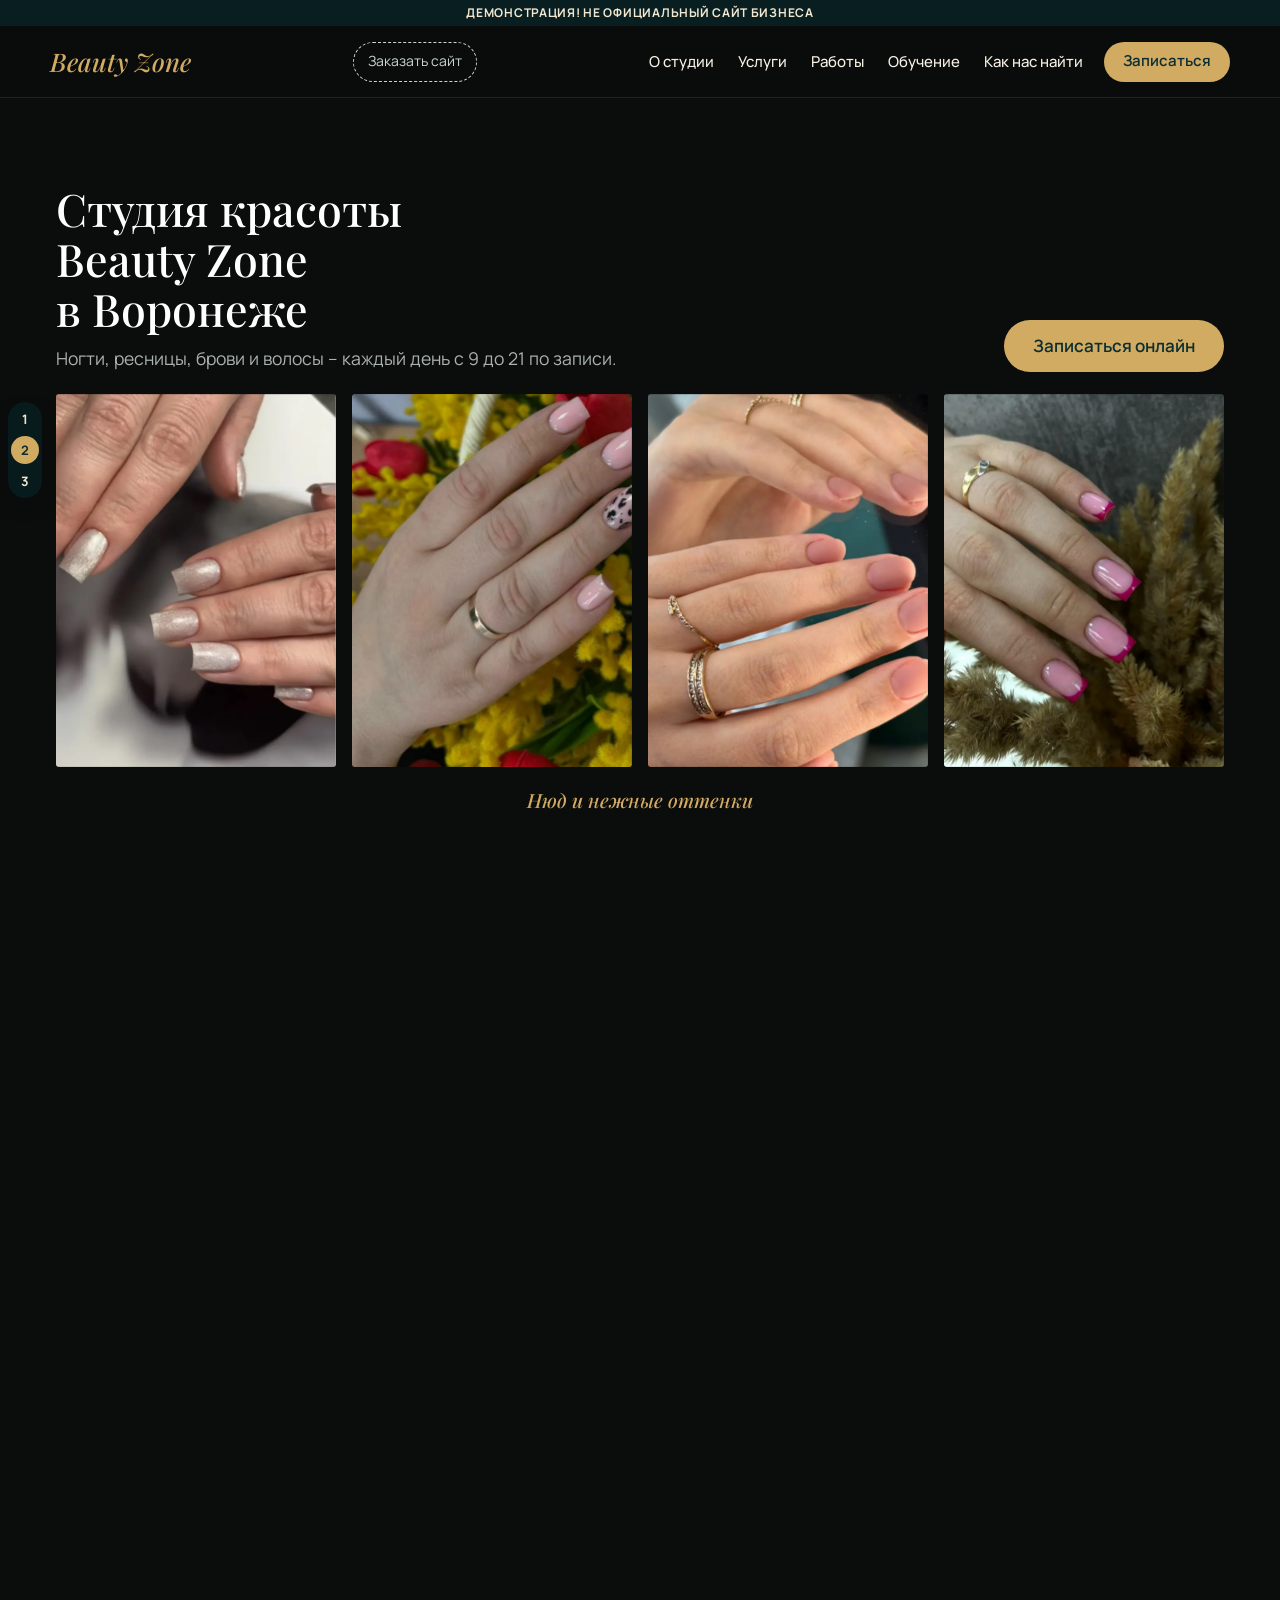
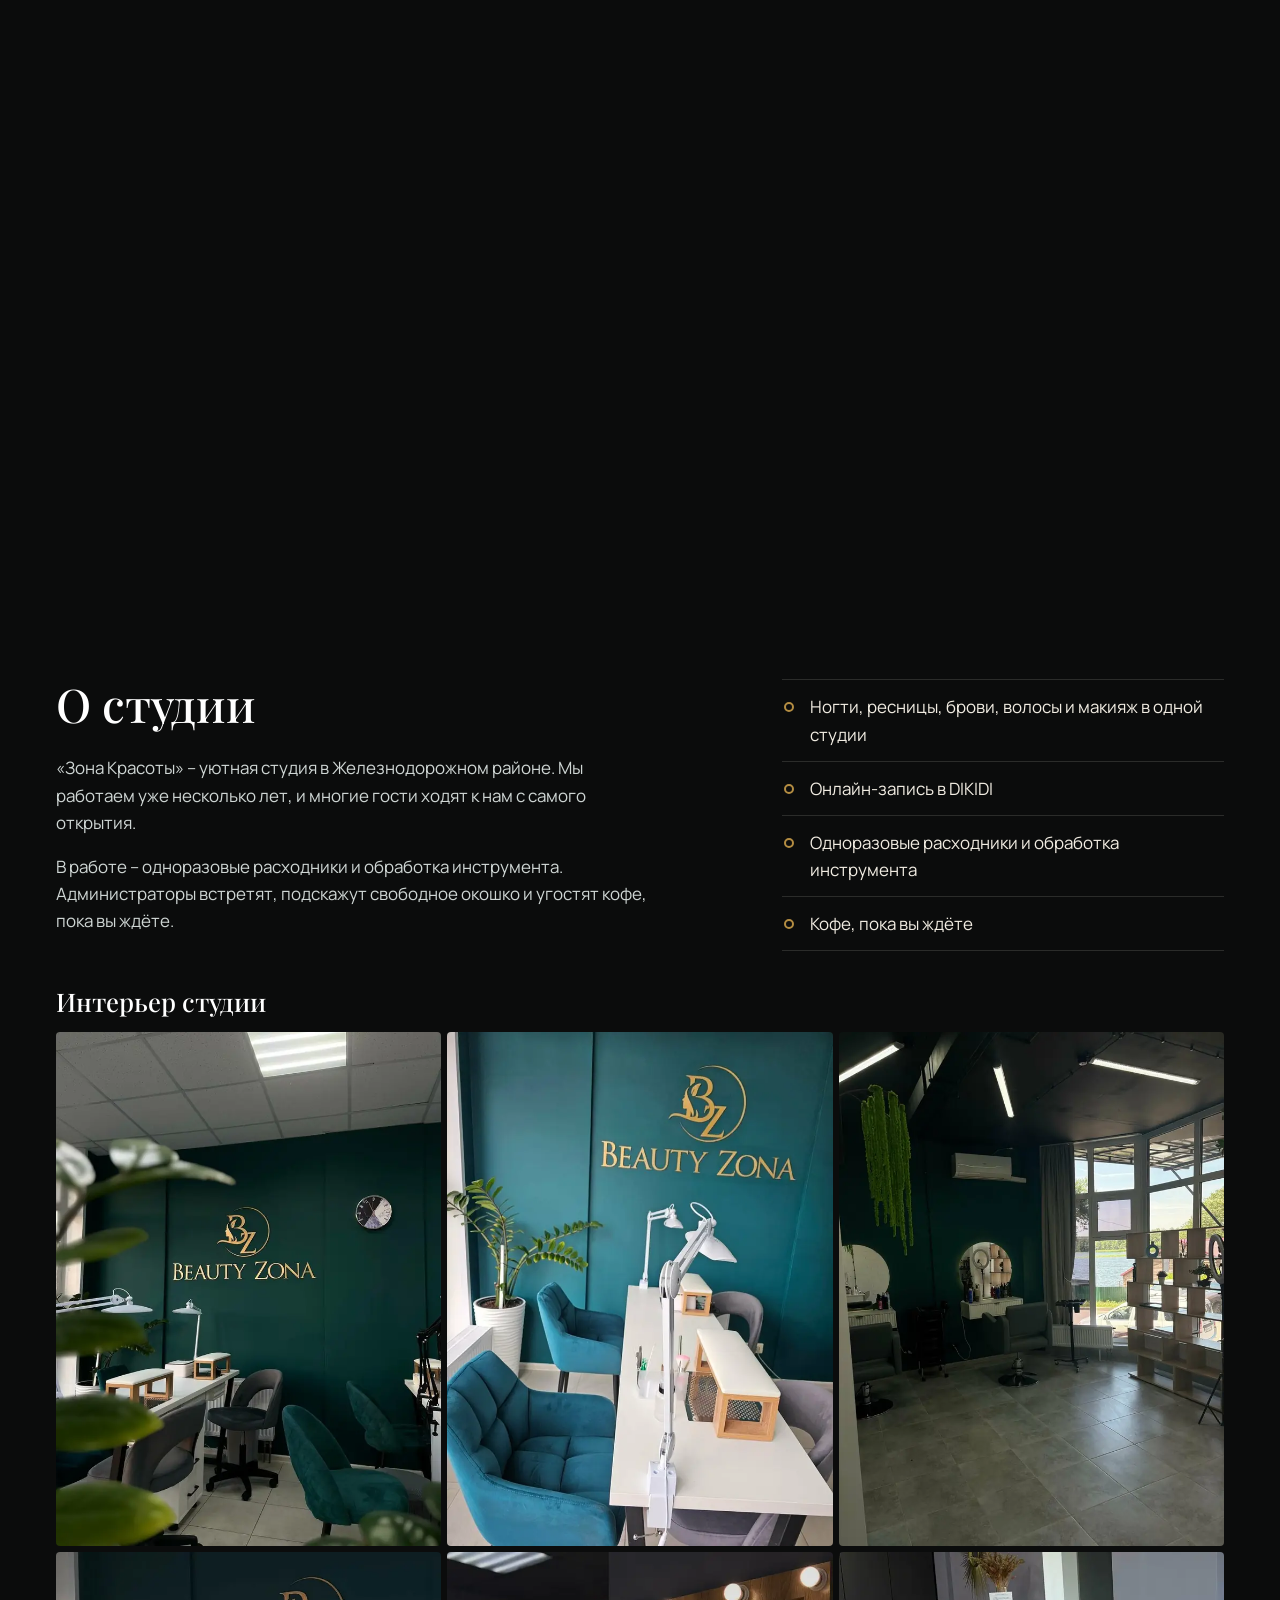
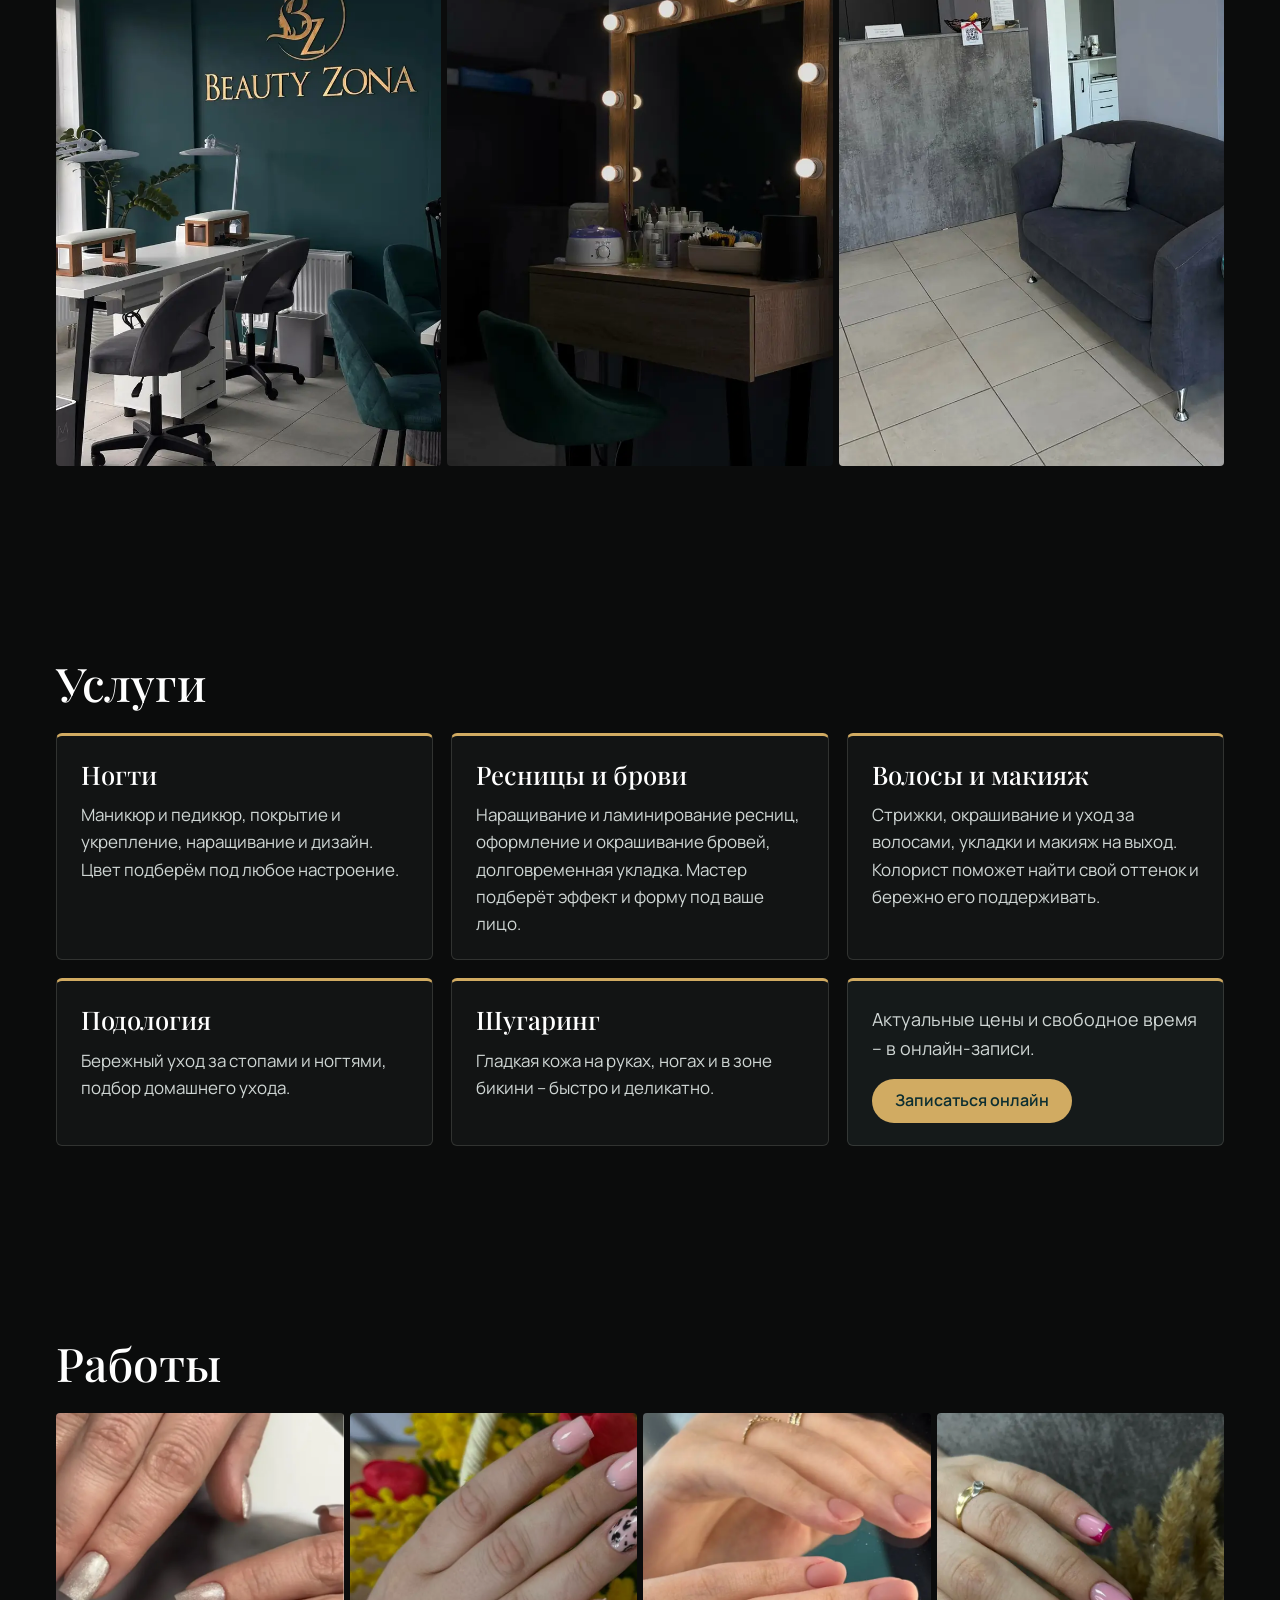
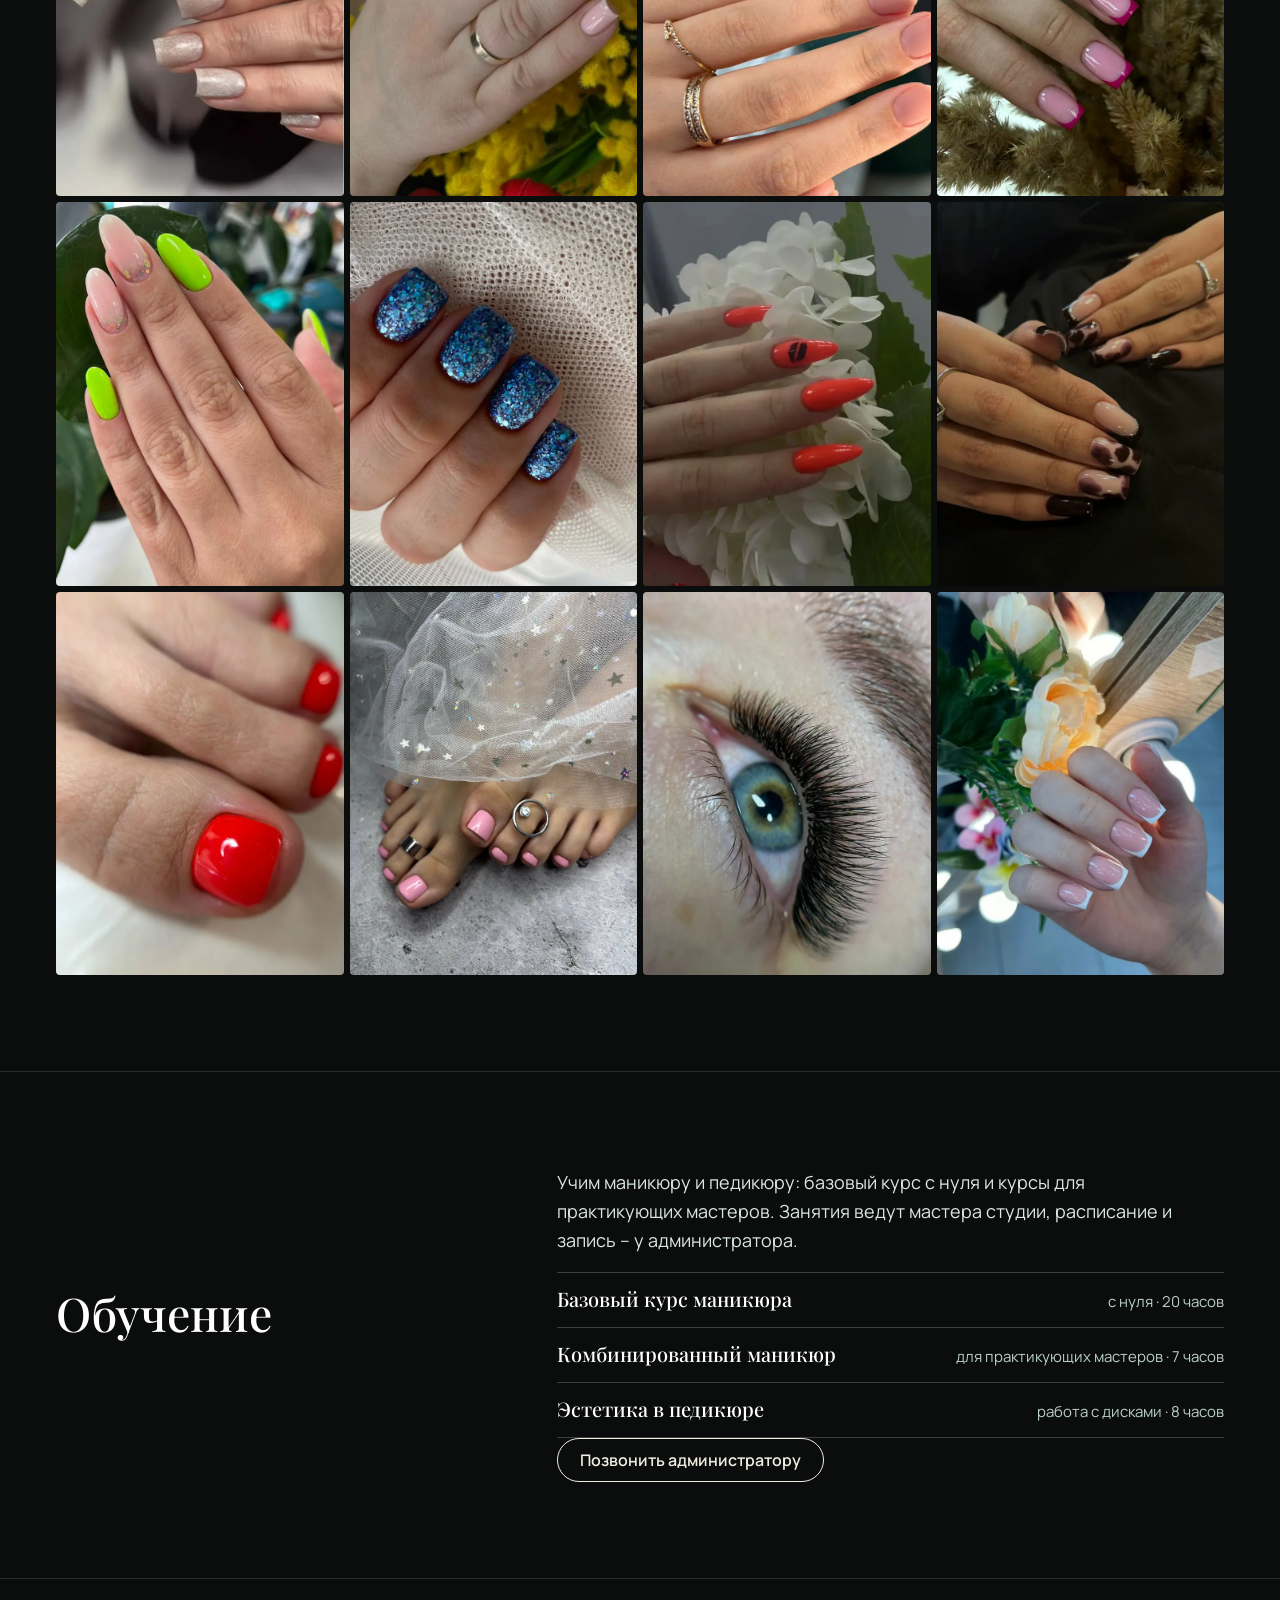
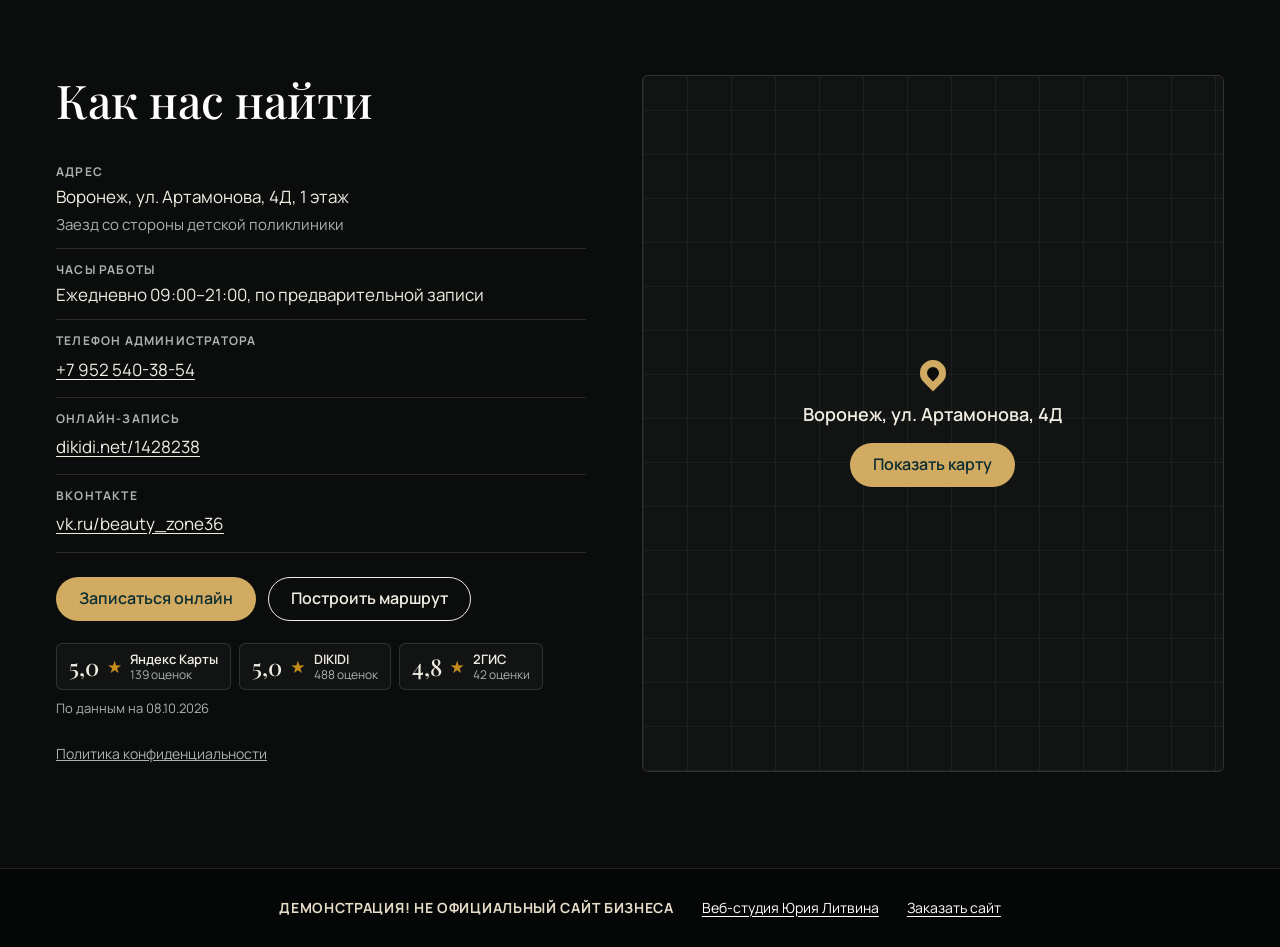
==== commit 1368b518: "Demo site" ====
--- a/v2/index.html
+++ b/v2/index.html
@@ -52,8 +52,8 @@
           <p class="hero5__line">Ногти, ресницы, брови и волосы – каждый день с 9 до 21 по записи.</p>
           <a class="btn btn--accent btn--lg" href="https://dikidi.net/1428238">Записаться онлайн</a>
         </div>
-        <ul class="drop" role="list"><li class="drop__frame" style="--i:0"><img class="drop__img is-on" data-set="0" src="../images/work-10.webp" alt="Нюдовый френч на коротких ногтях" width="720" height="960" fetchpriority="high"><img class="drop__img" data-set="1" src="../images/work-03.webp" alt="Лаймовые и нюдовые миндалевидные ногти с рисунком" width="720" height="960"><img class="drop__img" data-set="2" src="../images/work-07.webp" alt="Ярко-красный глянцевый педикюр" width="720" height="960"></li><li class="drop__frame" style="--i:1"><img class="drop__img is-on" data-set="0" src="../images/work-11.webp" alt="Квадратный френч крупным планом" width="720" height="960" fetchpriority="high"><img class="drop__img" data-set="1" src="../images/work-12.webp" alt="Неоново-зелёный маникюр с леопардовым акцентом" width="720" height="960"><img class="drop__img" data-set="2" src="../images/work-08.webp" alt="Розовый педикюр" width="720" height="960"></li><li class="drop__frame" style="--i:2"><img class="drop__img is-on" data-set="0" src="../images/work-13.webp" alt="Нежно-розовое покрытие гель-лаком" width="720" height="960" fetchpriority="high"><img class="drop__img" data-set="1" src="../images/work-15.webp" alt="Красно-оранжевые миндалевидные ногти с дизайном" width="720" height="960"><img class="drop__img" data-set="2" src="../images/work-09.webp" alt="Наращенные ресницы крупным планом" width="720" height="960"></li><li class="drop__frame" style="--i:3"><img class="drop__img is-on" data-set="0" src="../images/work-14.webp" alt="Розовый френч с ярким краем" width="720" height="960" fetchpriority="high"><img class="drop__img" data-set="1" src="../images/work-02.webp" alt="Коричневый маникюр с леопардовым дизайном" width="720" height="960"><img class="drop__img" data-set="2" src="../images/work-04.webp" alt="Нежный френч на фоне цветов" width="720" height="960"></li></ul>
-        <p class="drop__caps" aria-live="polite"><span class="drop__cap is-on" data-set="0">Нюд и френч</span><span class="drop__cap" data-set="1">Яркие акценты</span><span class="drop__cap" data-set="2">Педикюр, ресницы и френч</span></p>
+        <ul class="drop" role="list"><li class="drop__frame" style="--i:0"><img class="drop__img is-on" data-set="0" src="../images/work-17.webp" alt="Перламутровое покрытие на квадратных ногтях" width="720" height="960" fetchpriority="high"><img class="drop__img" data-set="1" src="../images/work-03.webp" alt="Лаймовые и нюдовые миндалевидные ногти с рисунком" width="688" height="918"><img class="drop__img" data-set="2" src="../images/work-07.webp" alt="Ярко-красный глянцевый педикюр" width="720" height="960"></li><li class="drop__frame" style="--i:1"><img class="drop__img is-on" data-set="0" src="../images/work-06.webp" alt="Нежно-розовый маникюр с акцентным дизайном" width="600" height="800" fetchpriority="high"><img class="drop__img" data-set="1" src="../images/work-05.webp" alt="Синий маникюр с крупным глиттером" width="720" height="960"><img class="drop__img" data-set="2" src="../images/work-08.webp" alt="Розовый педикюр" width="720" height="960"></li><li class="drop__frame" style="--i:2"><img class="drop__img is-on" data-set="0" src="../images/work-13.webp" alt="Нежно-розовое покрытие гель-лаком" width="720" height="960" fetchpriority="high"><img class="drop__img" data-set="1" src="../images/work-15.webp" alt="Красно-оранжевые миндалевидные ногти с дизайном" width="720" height="960"><img class="drop__img" data-set="2" src="../images/work-09.webp" alt="Наращенные ресницы крупным планом" width="720" height="960"></li><li class="drop__frame" style="--i:3"><img class="drop__img is-on" data-set="0" src="../images/work-14.webp" alt="Розовый френч с ярким краем" width="720" height="960" fetchpriority="high"><img class="drop__img" data-set="1" src="../images/work-02.webp" alt="Коричневый маникюр с леопардовым дизайном" width="720" height="960"><img class="drop__img" data-set="2" src="../images/work-04.webp" alt="Нежный френч на фоне цветов" width="720" height="960"></li></ul>
+        <p class="drop__caps" aria-live="polite"><span class="drop__cap is-on" data-set="0">Нюд и нежные оттенки</span><span class="drop__cap" data-set="1">Яркие акценты</span><span class="drop__cap" data-set="2">Педикюр, ресницы и френч</span></p>
       </div>
     </div>
   </section>
@@ -64,13 +64,13 @@
         <div class="about__text" data-reveal>
           <h2 id="about-h">О студии</h2>
           <p>«Зона Красоты» – уютная студия в Железнодорожном районе. Мы работаем уже несколько лет, и многие гости ходят к нам с самого открытия.</p>
-          <p>Мастера работают на качественных материалах и стерильном одноразовом инструменте. Администраторы встретят, подскажут свободное окошко и угостят кофе, пока вы ждёте.</p>
+          <p>В работе – одноразовые расходники и обработка инструмента. Администраторы встретят, подскажут свободное окошко и угостят кофе, пока вы ждёте.</p>
         </div>
         <ul class="perks" data-reveal>
-          <li>Профессиональные мастера</li>
-          <li>Качественные материалы</li>
-          <li>Стерильный одноразовый инструмент</li>
-          <li>Уютная студия и вкусный кофе</li>
+          <li>Ногти, ресницы, брови, волосы и макияж в одной студии</li>
+          <li>Онлайн-запись в DIKIDI</li>
+          <li>Одноразовые расходники и обработка инструмента</li>
+          <li>Кофе, пока вы ждёте</li>
         </ul>
       </div>
       <h3 class="sub-h" data-reveal>Интерьер студии</h3>
@@ -92,7 +92,7 @@
         <li class="svc__item" data-reveal><h3>Ногти</h3><p>Маникюр и педикюр, покрытие и укрепление, наращивание и дизайн. Цвет подберём под любое настроение.</p></li>
         <li class="svc__item" data-reveal><h3>Ресницы и брови</h3><p>Наращивание и ламинирование ресниц, оформление и окрашивание бровей, долговременная укладка. Мастер подберёт эффект и форму под ваше лицо.</p></li>
         <li class="svc__item" data-reveal><h3>Волосы и макияж</h3><p>Стрижки, окрашивание и уход за волосами, укладки и макияж на выход. Колорист поможет найти свой оттенок и бережно его поддерживать.</p></li>
-        <li class="svc__item" data-reveal><h3>Подология</h3><p>Приём подолога: бережный уход за стопами и ногтями, консультация и подбор домашнего ухода.</p></li>
+        <li class="svc__item" data-reveal><h3>Подология</h3><p>Бережный уход за стопами и ногтями, подбор домашнего ухода.</p></li>
         <li class="svc__item" data-reveal><h3>Шугаринг</h3><p>Гладкая кожа на руках, ногах и в зоне бикини – быстро и деликатно.</p></li>
         <li class="svc__item svc__item--cta" data-reveal><p>Актуальные цены и свободное время – в онлайн-записи.</p><a class="btn btn--accent" href="https://dikidi.net/1428238">Записаться онлайн</a></li>
       </ul>
@@ -103,12 +103,12 @@
     <div class="wrap">
       <h2 id="works-h" data-reveal>Работы</h2>
       <ul class="grid34 grid34--4" role="list">
-        <li class="tile" data-reveal><img src="../images/work-10.webp" alt="Нюдовый френч на коротких ногтях" width="720" height="960" loading="lazy" decoding="async"></li>
-        <li class="tile" data-reveal><img src="../images/work-11.webp" alt="Квадратный френч крупным планом" width="720" height="960" loading="lazy" decoding="async"></li>
+        <li class="tile" data-reveal><img src="../images/work-17.webp" alt="Перламутровое покрытие на квадратных ногтях" width="720" height="960" loading="lazy" decoding="async"></li>
+        <li class="tile" data-reveal><img src="../images/work-06.webp" alt="Нежно-розовый маникюр с акцентным дизайном" width="600" height="800" loading="lazy" decoding="async"></li>
         <li class="tile" data-reveal><img src="../images/work-13.webp" alt="Нежно-розовое покрытие гель-лаком" width="720" height="960" loading="lazy" decoding="async"></li>
         <li class="tile" data-reveal><img src="../images/work-14.webp" alt="Розовый френч с ярким краем" width="720" height="960" loading="lazy" decoding="async"></li>
-        <li class="tile" data-reveal><img src="../images/work-03.webp" alt="Лаймовые и нюдовые миндалевидные ногти с рисунком" width="720" height="960" loading="lazy" decoding="async"></li>
-        <li class="tile" data-reveal><img src="../images/work-12.webp" alt="Неоново-зелёный маникюр с леопардовым акцентом" width="720" height="960" loading="lazy" decoding="async"></li>
+        <li class="tile" data-reveal><img src="../images/work-03.webp" alt="Лаймовые и нюдовые миндалевидные ногти с рисунком" width="688" height="918" loading="lazy" decoding="async"></li>
+        <li class="tile" data-reveal><img src="../images/work-05.webp" alt="Синий маникюр с крупным глиттером" width="720" height="960" loading="lazy" decoding="async"></li>
         <li class="tile" data-reveal><img src="../images/work-15.webp" alt="Красно-оранжевые миндалевидные ногти с дизайном" width="720" height="960" loading="lazy" decoding="async"></li>
         <li class="tile" data-reveal><img src="../images/work-02.webp" alt="Коричневый маникюр с леопардовым дизайном" width="720" height="960" loading="lazy" decoding="async"></li>
         <li class="tile" data-reveal><img src="../images/work-07.webp" alt="Ярко-красный глянцевый педикюр" width="720" height="960" loading="lazy" decoding="async"></li>
@@ -122,8 +122,13 @@
   <section class="section training" id="training" aria-labelledby="training-h">
     <div class="wrap training__in" data-reveal>
       <h2 id="training-h">Обучение</h2>
-      <div>
-        <p>Учим мастеров маникюра и педикюра: базовый курс с нуля и программы повышения квалификации от практикующих инструкторов студии. Расписание и запись – у администратора.</p>
+      <div class="training__body">
+        <p>Учим маникюру и педикюру: базовый курс с нуля и курсы для практикующих мастеров. Занятия ведут мастера студии, расписание и запись – у администратора.</p>
+        <ul class="courses" role="list">
+          <li><span class="courses__name">Базовый курс маникюра</span><span class="courses__meta">с нуля · 20 часов</span></li>
+          <li><span class="courses__name">Комбинированный маникюр</span><span class="courses__meta">для практикующих мастеров · 7 часов</span></li>
+          <li><span class="courses__name">Эстетика в педикюре</span><span class="courses__meta">работа с дисками · 8 часов</span></li>
+        </ul>
         <a class="btn btn--ghost" href="tel:+79525403854">Позвонить администратору</a>
       </div>
     </div>
--- a/css/styles.css
+++ b/css/styles.css
@@ -162,7 +162,7 @@
 .map__pin{width:26px;height:26px;border-radius:50% 50% 50% 0;transform:rotate(-45deg);background:var(--teal);box-shadow:inset 0 0 0 7px var(--teal),inset 0 0 0 13px var(--gold)}
 .map__addr{margin:0;font-size:18px;font-weight:600}
 .footer{background:#081e20;color:#e6dcc8;padding:22px 0}
-.footer__row{display:flex;flex-wrap:wrap;justify-content:center;align-items:center;gap:6px 28px;font-size:14px;text-align:center}
+.footer .footer__row{margin:0 auto;display:flex;flex-wrap:wrap;justify-content:center;align-items:center;gap:6px 28px;font-size:14px;text-align:center}
 .footer__row li:first-child{font-weight:700;letter-spacing:.05em}
 .footer a{display:inline-block;padding:6px 0;color:#fff;text-underline-offset:3px}
 @media (max-width:767px){.footer{padding-bottom:64px}}
@@ -176,4 +176,19 @@
 .js [data-reveal]{opacity:0;transform:translateY(18px);transition:opacity .7s ease,transform .7s cubic-bezier(.2,.7,.2,1)}
 .js [data-reveal].is-in{opacity:1;transform:none}
 @media (prefers-reduced-motion:reduce){.js [data-reveal]{opacity:1;transform:none;transition:none}}
-.simple__main{min-height:60vh;padding:64px 0}
+.simple body{min-height:100vh;min-height:100svh;display:flex;flex-direction:column}.simple__main{flex:1;padding:64px 0}
+/* training: course list fills the band */
+.training__body{display:grid;gap:0;justify-items:start}
+.training__body p{margin-bottom:18px}
+.courses{width:100%;margin:0 0 26px;border-top:1px solid rgba(255,255,255,.2)}
+.courses li{display:flex;flex-wrap:wrap;justify-content:space-between;align-items:baseline;gap:2px 18px;padding:13px 0;border-bottom:1px solid rgba(255,255,255,.2)}
+.courses__name{font:500 1.25rem/1.25 var(--f-display);color:#fff}
+.courses__meta{font-size:15px;color:#b8cfcb}
+@media (min-width:860px){.training__in{align-items:center}}
+/* desktop: switcher becomes a slim vertical rail in a widened left gutter, so it covers no text (QA 1280 note) */
+@media (min-width:1024px){
+  main .wrap,.footer .wrap{width:min(100% - 112px,var(--wrap))}
+  .variants{left:8px;bottom:auto;top:50%;transform:translateY(-50%)}
+  .variants ul{flex-direction:column;gap:3px;padding:3px}
+  .variants a{width:28px;height:28px;font-size:13px}
+}
--- a/css/v2.css
+++ b/css/v2.css
@@ -42,7 +42,7 @@
 @media (min-width:860px){
   .hero5__text{grid-template-columns:1fr auto;align-items:end;justify-items:stretch;column-gap:40px}
   .hero5__text .btn{grid-column:2;grid-row:1 / span 2;align-self:end}
-  .drop{--fw:min(calc((min(100vw - 64px, 1180px) - 48px) / 4),calc((100svh - var(--demo-h) - var(--header-h) - 230px) * .75));grid-template-columns:repeat(4,var(--fw));gap:16px}
+  .drop{--fw:min(calc((min(100vw - 112px, 1180px) - 48px) / 4),calc((100svh - var(--demo-h) - var(--header-h) - 230px) * .75));grid-template-columns:repeat(4,var(--fw));gap:16px}
 }
 /* section photos drop from above too (no clipping, opacity + transform only) */
 .js.v2 .tile[data-reveal]{transform:translateY(-40px)}
